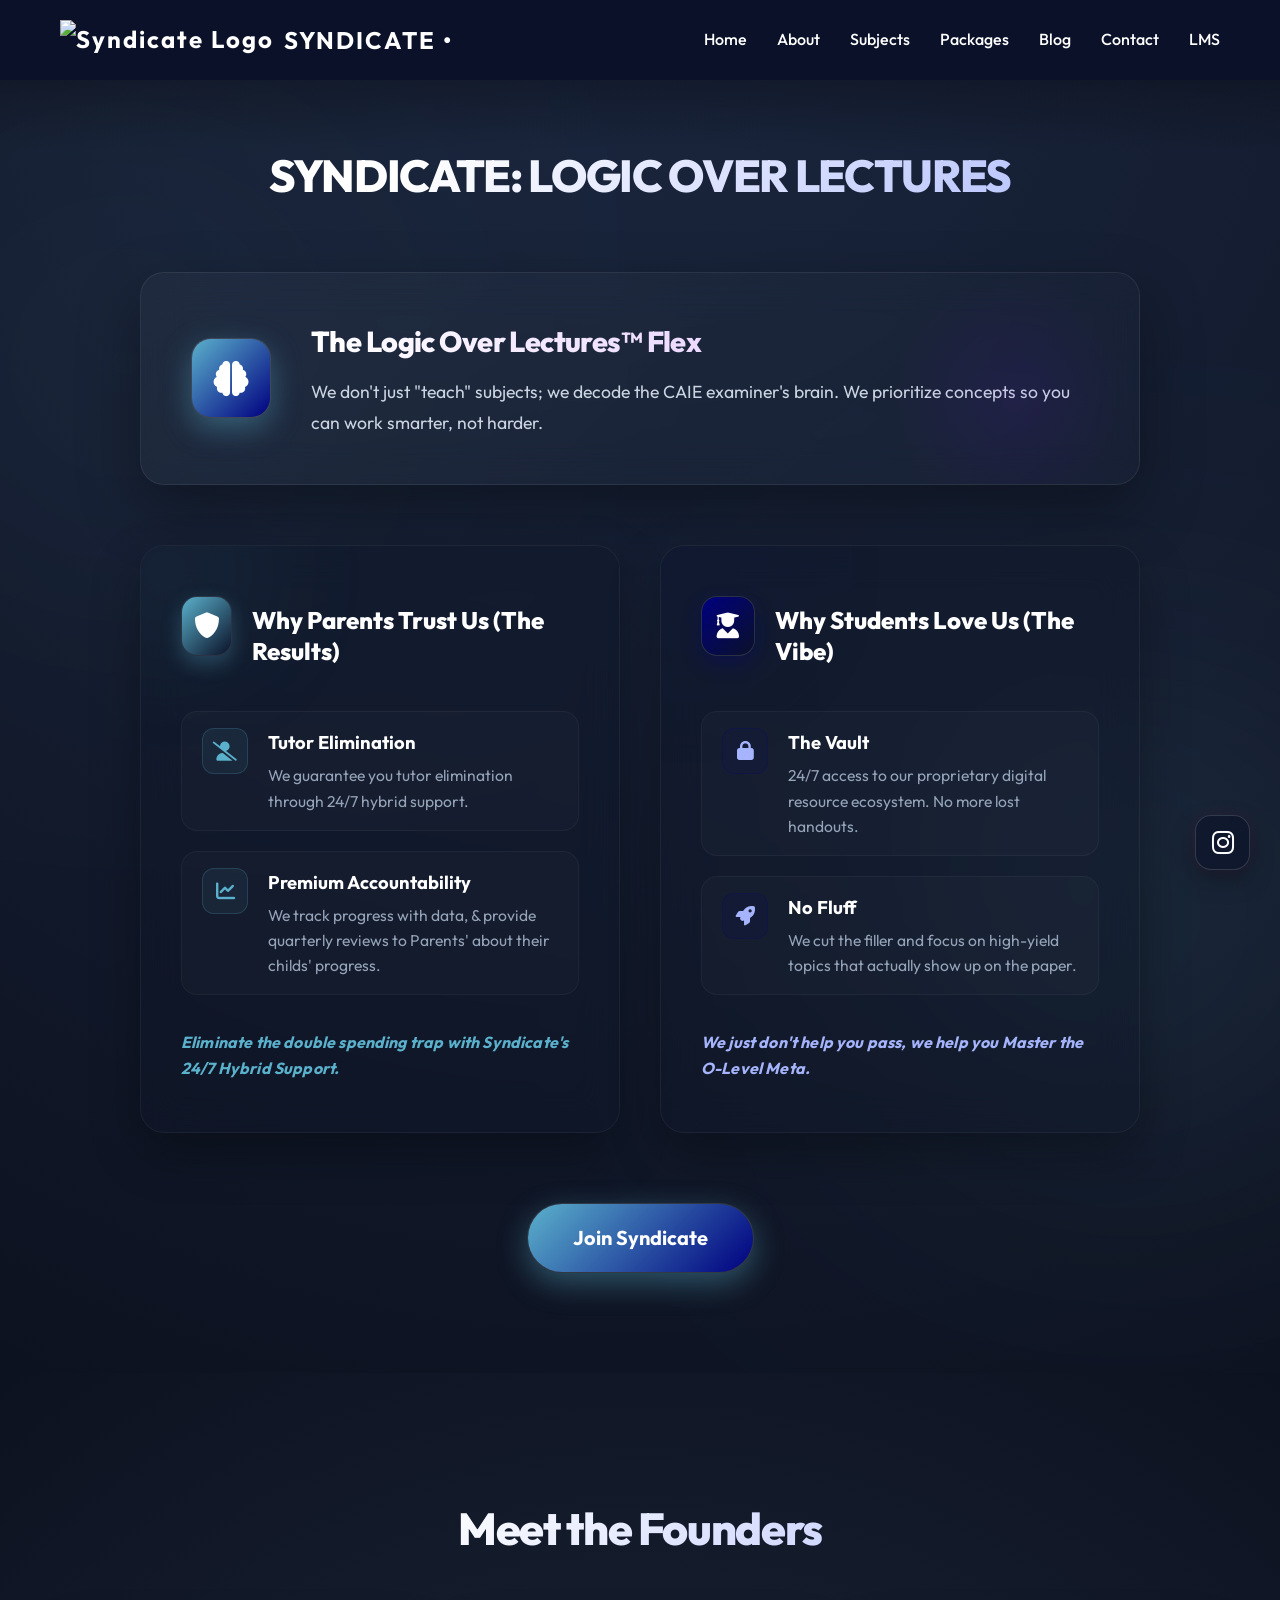
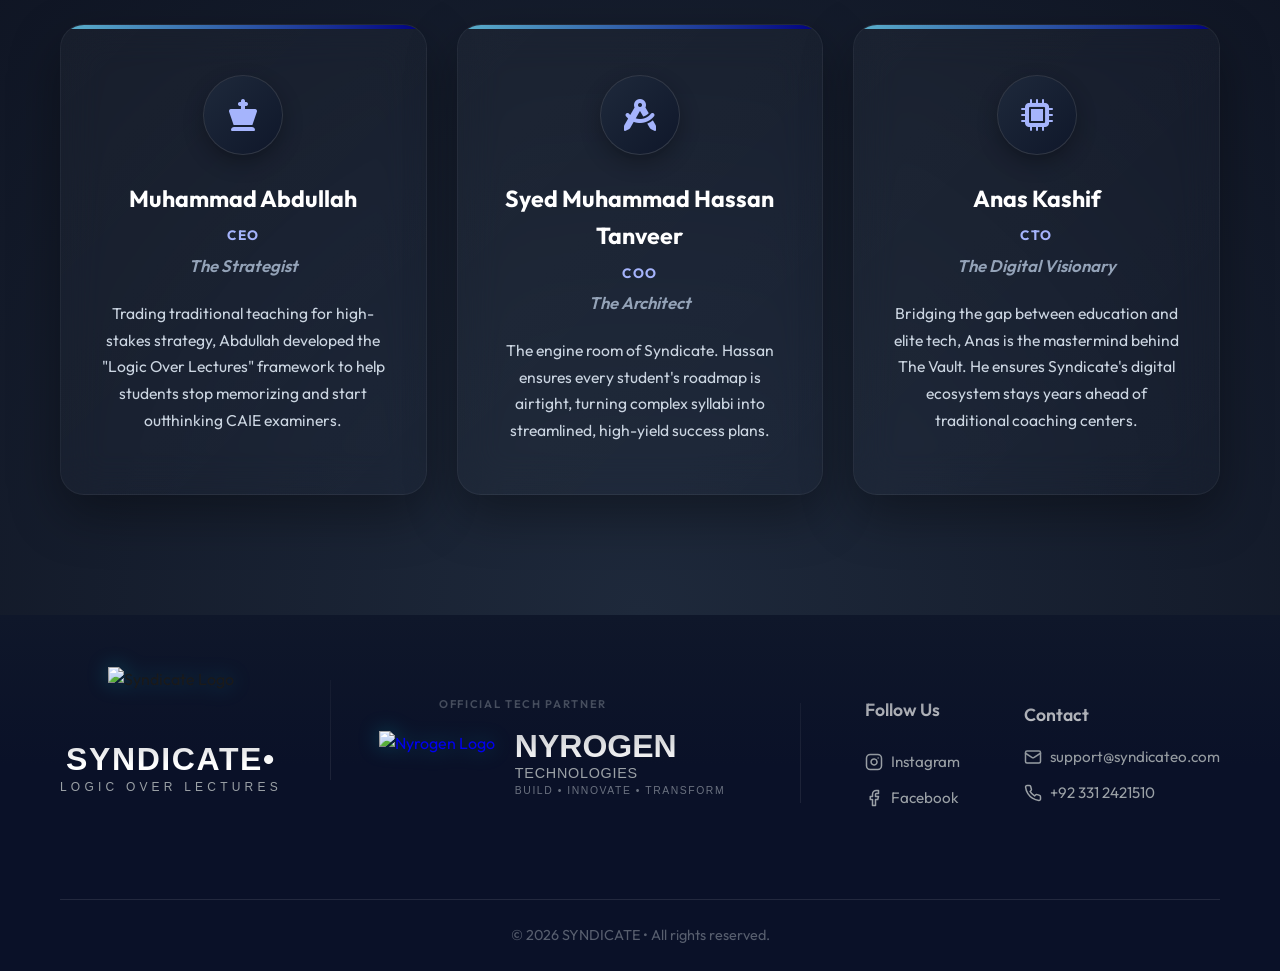
==== about.html @ dd958a8b "Add files via upload" ====
<!DOCTYPE html>
<html lang="en">

<head>
    <meta charset="UTF-8">
    <meta name="viewport" content="width=device-width, initial-scale=1.0">
    <title>About Syndicate | O-Level Coaching & Tutoring</title>

    <!-- Primary Meta Tags -->
    <meta name="description"
        content="Learn how Syndicate delivers CAIE O-Level tutoring in Karachi our teaching approach, tutors, and why 'Logic over Lectures' works.">

    <meta name="robots" content="index, follow">
    <meta name="googlebot" content="index, follow">
    <link rel="canonical" href="https://syndicateo.com/pages/about.html">

    <!-- Open Graph / Facebook -->
    <meta property="og:type" content="website">
    <meta property="og:url" content="https://syndicateo.com/pages/about.html">
    <meta property="og:title" content="About Syndicate | O-Level Coaching & Tutoring">
    <meta property="og:description"
        content="Learn how Syndicate delivers CAIE O-Level tutoring in Karachi our teaching approach, tutors, and why 'Logic over Lectures' works.">
    <meta property="og:image" content="https://syndicateo.com/assets/LOGO.png">
    <meta property="og:site_name" content="Syndicate">

    <!-- Twitter -->
    <meta name="twitter:card" content="summary_large_image">
    <meta name="twitter:url" content="https://syndicateo.com/pages/about.html">
    <meta name="twitter:title" content="About Syndicate | O-Level Coaching & Tutoring">
    <meta name="twitter:description"
        content="Learn how Syndicate delivers CAIE O-Level tutoring in Karachi our teaching approach, tutors, and why 'Logic over Lectures' works.">
    <meta name="twitter:image" content="https://syndicateo.com/assets/LOGO.png">

    <!-- Structured Data (JSON-LD) -->
    <script type="application/ld+json">
    {
      "@context": "https://schema.org",
      "@graph": [
        {
          "@type": "AboutPage",
          "@id": "https://syndicateo.com/pages/about.html/#webpage",
          "url": "https://syndicateo.com/pages/about.html",
          "name": "About Us | Syndicate • Logic Over Lectures",
          "description": "Meet the founders of Syndicate and discover our core approach of Logic Over Lectures and tutor elimination."
        },
        {
          "@type": "EducationalOrganization",
          "@id": "https://syndicateo.com/#organization",
          "name": "Syndicate •",
          "description": "O-Level Coaching & Tutoring",
          "url": "https://syndicateo.com/",
          "logo": "https://syndicateo.com/assets/LOGO.png",
          "email": "support@syndicateo.com",
          "sameAs": [
            "https://www.instagram.com/syndicate.khi",
            "https://web.facebook.com/people/Syndicate-/61588186680313/"
          ],
          "address": {
            "@type": "PostalAddress",
            "streetAddress": "Gulshan e Iqbal",
            "addressLocality": "Karachi",
            "addressCountry": "Pakistan"
          },
          "founder": [
            {
              "@type": "Person",
              "name": "Muhammad Abdullah",
              "jobTitle": "CEO"
            },
            {
              "@type": "Person",
              "name": "Syed Muhammad Hassan Tanveer",
              "jobTitle": "COO"
            },
            {
              "@type": "Person",
              "name": "Anas Kashif",
              "jobTitle": "CTO"
            }
          ]
        }
      ]
    }
    </script>

    <link rel="preconnect" href="https://fonts.googleapis.com">
    <link rel="preconnect" href="https://fonts.gstatic.com" crossorigin>
    <link href="https://fonts.googleapis.com/css2?family=Outfit:wght@300;400;500;600;700&display=swap" rel="stylesheet">
    <link rel="stylesheet" href="https://cdnjs.cloudflare.com/ajax/libs/font-awesome/6.0.0/css/all.min.css"
        integrity="sha512-9usAa10IRO0HhonpyAIVpjrylPvoDwiPUiKdWk5t3PyolY1cOd4DSE0Ga+ri4AuTroPR5aQvXU9xC6qOPnzFeg=="
        crossorigin="anonymous" referrerpolicy="no-referrer" />
    <link rel="stylesheet" href="../styles.css?v=2.9">
    <link rel="shortcut icon" href="../favicon.ico" type="image/x-icon">
</head>

<body>
    <header class="header">
        <div class="navbar-wrapper">
            <nav class="navbar">
                <div class="logo">
                    <img src="../assets/logo_without_bg_only_SO.png" alt="Syndicate Logo" class="logo-img">
                    <span>SYNDICATE •</span>
                </div>
                <ul class="nav-links">
                    <li><a href="../index.html">Home</a></li>
                    <li><a href="./about.html">About</a></li>
                    <li><a href="../index.html#core-subjects">Subjects</a></li>
                    <li><a href="./packages.html">Packages</a></li>
                    <li><a href="../blog/">Blog</a></li>
                    <li><a href="./contact.html">Contact</a></li>
                    <li><a href="https://lms.syndicateo.com">LMS</a></li>
                </ul>
                <div class="hamburger">
                    <span></span>
                    <span></span>
                    <span></span>
                </div>
            </nav>
        </div>
    </header>

    <section id="about" class="section about-page-section">
        <div class="glow-sphere sphere-1"></div>
        <div class="glow-sphere sphere-2"></div>
        <div class="container">
            <h1 class="section-title">SYNDICATE: LOGIC OVER LECTURES</h1>

            <div class="about-page-content">
                <!-- Main Feature: Logic over Lectures flex -->
                <div class="about-feature primary-showcase">
                    <div class="feature-icon-wrapper">
                        <div class="feature-icon"><i class="fas fa-brain"></i></div>
                    </div>
                    <div class="feature-content">
                        <h2>The Logic Over Lectures™ Flex</h2>
                        <p>We don't just "teach" subjects; we decode the CAIE examiner's brain. We prioritize
                            concepts so you can work smarter, not harder.
                        </p>
                    </div>
                </div>

                <!-- Split Cards: Parents vs Students -->
                <div class="about-split-grid">
                    <!-- Parent trust card (Gold accent) -->
                    <div class="about-card brand-card gold-theme">
                        <div class="card-glow"></div>
                        <div class="card-header">
                            <div class="card-icon"><i class="fas fa-shield-alt"></i></div>
                            <h2>Why Parents Trust Us (The Results)</h2>
                        </div>
                        <div class="vibe-list">
                            <div class="vibe-item">
                                <div class="vibe-icon"><i class="fas fa-user-slash"></i></div>
                                <div class="vibe-text">
                                    <h3>Tutor Elimination</h3>
                                    <p>We guarantee you tutor elimination through 24/7 hybrid support.</p>
                                </div>
                            </div>
                            <div class="vibe-item">
                                <div class="vibe-icon"><i class="fas fa-chart-line"></i></div>
                                <div class="vibe-text">
                                    <h3>Premium Accountability</h3>
                                    <p>We track progress with data, & provide quarterly reviews to Parents'
                                        about their childs' progress.
                                    </p>
                                </div>
                            </div>
                        </div>
                        <p class="feature-tagline">Eliminate the double spending trap with Syndicate's 24/7 Hybrid
                            Support.
                        </p>
                    </div>

                    <!-- Student vibe card (Purple/Cyan theme) -->
                    <div class="about-card brand-card purple-theme">
                        <div class="card-glow"></div>
                        <div class="card-header">
                            <div class="card-icon"><i class="fas fa-user-graduate"></i></div>
                            <h2>Why Students Love Us (The Vibe)</h2>
                        </div>
                        <div class="vibe-list">
                            <div class="vibe-item">
                                <div class="vibe-icon"><i class="fas fa-lock"></i></div>
                                <div class="vibe-text">
                                    <h3>The Vault</h3>
                                    <p>24/7 access to our proprietary digital resource ecosystem. No more lost
                                        handouts.</p>
                                </div>
                            </div>
                            <div class="vibe-item">
                                <div class="vibe-icon"><i class="fas fa-rocket"></i></div>
                                <div class="vibe-text">
                                    <h3>No Fluff</h3>
                                    <p>We cut the filler and focus on high-yield topics that actually show up on the
                                        paper.</p>
                                </div>
                            </div>
                        </div>
                        <p class="feature-tagline">We just don't help you pass, we help you Master the
                            O-Level Meta.
                        </p>
                    </div>
                </div>

                <!-- Call to action block -->
                <div class="about-cta-container">
                    <a href="./packages.html" class="cta-pulse-button">Join Syndicate</a>
                </div>
            </div>
        </div>
    </section>

    <section id="founders" class="section founders-section">
        <div class="container">
            <h2 class="section-title">Meet the Founders</h2>
            <div class="founders-grid">
                <div class="founder-card">
                    <div class="founder-icon"><i class="fas fa-chess-king"></i></div>
                    <h3>Muhammad Abdullah</h3>
                    <p class="founder-role">CEO</p>
                    <p class="founder-title">The Strategist</p>
                    <p class="founder-desc">Trading traditional teaching for high-stakes strategy, Abdullah developed
                        the "Logic Over Lectures" framework to help students stop memorizing and start outthinking CAIE
                        examiners.</p>
                </div>
                <div class="founder-card">
                    <div class="founder-icon"><i class="fas fa-drafting-compass"></i></div>
                    <h3>Syed Muhammad Hassan Tanveer</h3>
                    <p class="founder-role">COO</p>
                    <p class="founder-title">The Architect</p>
                    <p class="founder-desc">The engine room of Syndicate. Hassan ensures every student's roadmap is
                        airtight, turning complex syllabi into streamlined, high-yield success plans.</p>
                </div>
                <div class="founder-card">
                    <div class="founder-icon"><i class="fas fa-microchip"></i></div>
                    <h3>Anas Kashif</h3>
                    <p class="founder-role">CTO</p>
                    <p class="founder-title">The Digital Visionary</p>
                    <p class="founder-desc">Bridging the gap between education and elite tech, Anas is the mastermind
                        behind The Vault. He ensures Syndicate's digital ecosystem stays years ahead of traditional
                        coaching centers.</p>
                </div>
            </div>
        </div>
    </section>

    <footer class="lms-footer" style="background: var(--color-brand-navy); width: 100%; margin-top: auto;">
      <div class="container" style="max-width: 1200px; margin: 0 auto; padding: 0 20px;">
        <div class="footer-content" style="display: flex; flex-wrap: wrap; justify-content: space-between; gap: 40px; padding: 48px 0; border-top: 1px solid rgba(255, 255, 255, 0.08);">
          
          <div class="footer-logo" style="flex: 1 1 auto; display: flex; align-items: center; gap: 48px; flex-wrap: wrap;">
            
            <!-- Syndicate Logo Block -->
            <div class="syndicate-block" style="display: flex; flex-direction: column; gap: 12px; align-items: center; width: fit-content;">
              <img src="../assets/syndicate-logo.png" alt="Syndicate Logo" style="height: 64px; width: auto; filter: drop-shadow(0 0 10px rgba(0, 229, 255, 0.25));" />
              <div style="display: flex; flex-direction: column; gap: 6px; align-items: center;">
                <span style="font-family: 'Montserrat', sans-serif; font-weight: 800; font-size: 2rem; color: #ffffff; text-transform: uppercase; line-height: 1; letter-spacing: 0.05em; text-align: center;">
                  SYNDICATE•
                </span>
                <span style="font-family: 'Montserrat', sans-serif; font-weight: 300; font-size: 0.75rem; color: #9ba1a6; text-transform: uppercase; letter-spacing: 0.35em; line-height: 1; text-align: center;">
                  LOGIC OVER LECTURES
                </span>
              </div>
            </div>

            <!-- Vertical Separator -->
            <div class="desktop-only" style="width: 1px; height: 100px; background: rgba(255, 255, 255, 0.08); display: block;"></div>

            <!-- Nyrogen Logo Block -->
            <div class="nyrogen-block" style="display: flex; flex-direction: column; align-items: flex-start; margin-top: 32px;">
              <span style="font-size: 0.7rem; color: #6b7280; text-transform: uppercase; letter-spacing: 0.15em; font-weight: 600; margin-left: 60px; margin-bottom: 16px;">
                Official Tech Partner
              </span>
              <a href="https://www.nyrogentechnologies.com" target="_blank" rel="noopener noreferrer" style="display: flex; align-items: center; gap: 20px; text-decoration: none;">
                <img src="../assets/nyrogen-logo.png" alt="Nyrogen Logo" style="height: 64px; width: auto; filter: drop-shadow(0 0 10px rgba(0, 229, 255, 0.25));" />
                <div style="display: flex; flex-direction: column; gap: 4px;">
                  <span style="font-family: 'Montserrat', sans-serif; font-weight: 800; font-size: 2rem; color: #ffffff; text-transform: uppercase; line-height: 1;">
                    NYROGEN
                  </span>
                  <span style="font-family: 'Montserrat', sans-serif; font-weight: 400; font-size: 0.9rem; color: #9ba1a6; text-transform: uppercase; line-height: 1; letter-spacing: 0.05em;">
                    TECHNOLOGIES
                  </span>
                  <span style="font-family: 'Montserrat', sans-serif; font-weight: 300; font-size: 0.65rem; color: #6b7280; text-transform: uppercase; line-height: 1; letter-spacing: 0.15em; margin-top: 2px;">
                    Build • Innovate • Transform
                  </span>
                </div>
              </a>
            </div>

          </div>

          <div class="footer-info" style="display: flex; gap: 64px; flex-wrap: wrap; margin-top: 32px; align-items: center;">
            
            <!-- Vertical Separator -->
            <div class="desktop-only" style="width: 1px; height: 100px; background: rgba(255, 255, 255, 0.08); display: block;"></div>

            <div class="footer-socials">
              <h4 style="font-size: 1.1rem; margin-bottom: 16px; color: #ffffff;">Follow Us</h4>
              <div style="display: flex; flex-direction: column; gap: 12px;">
                <a href="https://www.instagram.com/syndicate.khi" target="_blank" rel="noopener noreferrer" style="color: #9ba1a6; text-decoration: none; display: flex; align-items: center; gap: 8px; font-size: 0.95rem;">
                  <svg xmlns="http://www.w3.org/2000/svg" width="18" height="18" viewBox="0 0 24 24" fill="none" stroke="currentColor" stroke-width="2" stroke-linecap="round" stroke-linejoin="round"><rect width="20" height="20" x="2" y="2" rx="5" ry="5"/><path d="M16 11.37A4 4 0 1 1 12.63 8 4 4 0 0 1 16 11.37z"/><line x1="17.5" x2="17.51" y1="6.5" y2="6.5"/></svg>
                  Instagram
                </a>
                <a href="https://web.facebook.com/people/Syndicate-/61588186680313/" target="_blank" rel="noopener noreferrer" style="color: #9ba1a6; text-decoration: none; display: flex; align-items: center; gap: 8px; font-size: 0.95rem;">
                  <svg xmlns="http://www.w3.org/2000/svg" width="18" height="18" viewBox="0 0 24 24" fill="none" stroke="currentColor" stroke-width="2" stroke-linecap="round" stroke-linejoin="round"><path d="M18 2h-3a5 5 0 0 0-5 5v3H7v4h3v8h4v-8h3l1-4h-4V7a1 1 0 0 1 1-1h3z"/></svg>
                  Facebook
                </a>
              </div>
            </div>

            <div class="footer-emails" style="display: flex; flex-direction: column; gap: 12px;">
              <h4 style="font-size: 1.1rem; margin-bottom: 4px; color: #ffffff;">Contact</h4>
              <a href="mailto:support@syndicateo.com" style="color: #9ba1a6; text-decoration: none; display: flex; align-items: center; gap: 8px; font-size: 0.95rem;">
                <svg xmlns="http://www.w3.org/2000/svg" width="18" height="18" viewBox="0 0 24 24" fill="none" stroke="currentColor" stroke-width="2" stroke-linecap="round" stroke-linejoin="round"><rect width="20" height="16" x="2" y="4" rx="2"/><path d="m22 7-8.97 5.7a1.94 1.94 0 0 1-2.06 0L2 7"/></svg>
                support@syndicateo.com
              </a>
              <a href="https://wa.me/923312421510" target="_blank" rel="noopener noreferrer" style="color: #9ba1a6; text-decoration: none; display: flex; align-items: center; gap: 8px; font-size: 0.95rem;">
                <svg xmlns="http://www.w3.org/2000/svg" width="18" height="18" viewBox="0 0 24 24" fill="none" stroke="currentColor" stroke-width="2" stroke-linecap="round" stroke-linejoin="round"><path d="M22 16.92v3a2 2 0 0 1-2.18 2 19.79 19.79 0 0 1-8.63-3.07 19.5 19.5 0 0 1-6-6 19.79 19.79 0 0 1-3.07-8.67A2 2 0 0 1 4.11 2h3a2 2 0 0 1 2 1.72 12.84 12.84 0 0 0 .7 2.81 2 2 0 0 1-.45 2.11L8.09 9.91a16 16 0 0 0 6 6l1.27-1.27a2 2 0 0 1 2.11-.45 12.84 12.84 0 0 0 2.81.7A2 2 0 0 1 22 16.92z"/></svg>
                +92 331 2421510
              </a>
            </div>
          </div>

        </div>

        <div class="footer-bottom" style="padding: 24px 0; text-align: center; color: #6b7280; font-size: 0.85rem;">
          <p style="margin: 0;">
            &copy; <span id="current-year"></span> SYNDICATE • All rights reserved.
          </p>
        </div>
      </div>
    </footer>

    <a href="https://www.instagram.com/syndicate.khi" target="_blank" class="instagram-btn">
        <i class="fab fa-instagram"></i>
    </a>

    <script src="../script.js?v=2.1"></script>
</body>

</html>
---- styles.css ----
:root {
    --color-slate-grey: #708090;
    --color-navy-blue: #000080;
    --color-brand-navy: #0a1128;
    --color-matte-black: #1a1a1a;
    /* Adjusted for matte look */
    --color-gold: #5bb1cc;
    --color-silver: #C0C0C0;
    --color-white: #ffffff;
    --color-light-grey: #f4f4f4;
    --font-primary: 'Outfit', sans-serif;
}

* {
    margin: 0;
    padding: 0;
    box-sizing: border-box;
}

body {
    font-family: var(--font-primary);
    line-height: 1.6;
    background-color: var(--color-light-grey);
    color: var(--color-matte-black);
}

.container {
    max-width: 1200px;
    margin: 0 auto;
    padding: 0 20px;
}

.relative-container {
    position: relative;
}

.section {
    padding: 80px 0;
}

.section-title {
    text-align: center;
    font-size: 2.5rem;
    margin-bottom: 40px;
    font-weight: 700;
    color: var(--color-matte-black);
}

/* Header & Nav */
.header {
    background-color: var(--color-brand-navy);
    color: var(--color-white);
}

.navbar {
    display: flex;
    justify-content: space-between;
    align-items: center;
    padding: 20px;
    max-width: 1200px;
    margin: 0 auto;
}

.navbar-wrapper {
    position: fixed;
    top: 0;
    left: 0;
    width: 100%;
    background-color: var(--color-brand-navy);
    z-index: 1000;
}

.navbar-wrapper .navbar {
    position: relative;
}

.logo {
    display: flex;
    align-items: center;
    gap: 10px;
    font-size: 1.5rem;
    font-weight: 700;
    letter-spacing: 2px;
}

.logo-img {
    height: 40px;
    width: auto;
}

.nav-links {
    list-style: none;
    display: flex;
    gap: 30px;
}

.nav-links a {
    text-decoration: none;
    color: var(--color-white);
    font-weight: 500;
    transition: color 0.3s;
}

.nav-links a:hover {
    color: var(--color-gold);
}

.hamburger {
    display: none;
    flex-direction: column;
    cursor: pointer;
    gap: 5px;
}

.hamburger span {
    width: 25px;
    height: 3px;
    background-color: var(--color-white);
}

/* Hero Section */
.hero {
    min-height: 100vh;
    padding: 100px 20px 40px;
    display: flex;
    justify-content: center;
    align-items: center;
    text-align: center;
    background: radial-gradient(circle at 50% 0%, #1a263e 0%, #0b0f1a 100%);
    position: relative;
    overflow: hidden;
    border-top: 1px solid #00e5ff;
    color: #f5f7fa;
}

.hero-grid-overlay {
    position: absolute;
    top: -32px;
    left: -32px;
    width: calc(100% + 64px);
    height: calc(100% + 64px);
    background-size: 32px 32px;
    background-image: 
        linear-gradient(to right, #2a3650 1px, transparent 1px),
        linear-gradient(to bottom, #2a3650 1px, transparent 1px);
    opacity: 0.4;
    -webkit-mask-image: linear-gradient(to bottom, black 70%, transparent 100%);
    mask-image: linear-gradient(to bottom, black 70%, transparent 100%);
    animation: gridDrift 20s linear infinite;
    z-index: 0;
    pointer-events: none;
}

@keyframes gridDrift {
    0% { transform: translate(0, 0); }
    100% { transform: translate(32px, 32px); }
}

.hero-content {
    max-width: 900px;
    position: relative;
    z-index: 1;
    display: flex;
    flex-direction: column;
    align-items: center;
    width: 100%;
}

.hero-badge {
    display: inline-flex;
    align-items: center;
    gap: 10px;
    padding: 8px 18px;
    border: 1px solid rgba(0, 229, 255, 0.5);
    border-radius: 9999px;
    color: #00e5ff;
    font-size: clamp(0.85rem, 2vw, 1rem);
    font-weight: 500;
    margin-bottom: 24px;
    box-shadow: 0 0 10px rgba(0, 229, 255, 0.1);
}

.hero-badge-dot {
    width: 8px;
    height: 8px;
    background-color: #00e5ff;
    border-radius: 50%;
    box-shadow: 0 0 6px #00e5ff;
}

.hero-content h1 {
    font-size: clamp(3rem, 8vw, 84px);
    font-weight: 700;
    color: #f5f7fa;
    line-height: 1.1;
    margin-bottom: 8px;
    letter-spacing: -0.5px;
}

.hero-tagline {
    font-size: clamp(1.4rem, 4vw, 32px);
    font-weight: 500;
    color: #b0bbd1;
    margin-bottom: 32px;
    letter-spacing: -0.2px;
}

.hero-subhead {
    font-size: clamp(1rem, 2vw, 1.25rem);
    color: #8b96ab;
    line-height: 1.6;
    margin-bottom: 40px;
    max-width: 700px;
}

.hero-buttons {
    display: flex;
    gap: 16px;
    margin-bottom: 48px;
    flex-wrap: wrap;
    justify-content: center;
}

.hero-btn-primary {
    display: inline-flex;
    align-items: center;
    justify-content: center;
    padding: 12px 24px;
    background-color: #f5f7fa;
    color: #0b0f1a;
    font-weight: 600;
    text-decoration: none;
    border-radius: 6px;
    transition: transform 0.2s;
}

.hero-btn-primary:hover {
    transform: translateY(-2px);
}

.hero-btn-secondary {
    display: inline-flex;
    align-items: center;
    justify-content: center;
    padding: 12px 24px;
    background-color: transparent;
    color: #e2e8f0;
    font-weight: 500;
    text-decoration: none;
    border-radius: 6px;
    border: 1px solid rgba(0, 229, 255, 0.4);
    transition: all 0.3s ease;
}

.hero-btn-secondary:hover {
    border-color: #00e5ff;
    box-shadow: 0 0 15px rgba(0, 229, 255, 0.2);
    color: #ffffff;
}

.hero-divider {
    width: 100%;
    height: 1px;
    background-color: #1a2233;
    border: none;
    margin-bottom: 32px;
}

.hero-stats {
    display: flex;
    gap: 48px;
    justify-content: center;
    flex-wrap: wrap;
}

.hero-stat-item {
    display: flex;
    flex-direction: column;
    align-items: center;
    gap: 4px;
}

.hero-stat-value {
    font-size: 1.5rem;
    font-weight: 700;
    color: #f5f7fa;
}

.hero-stat-label {
    font-size: 0.85rem;
    color: #8b96ab;
    text-transform: uppercase;
    letter-spacing: 0.5px;
}

/* Animations */
.hero-badge, .hero-content h1, .hero-subhead, .hero-buttons, .hero-divider, .hero-stats {
    opacity: 0;
    transform: translateY(20px);
    animation: fadeSlideUp 0.6s cubic-bezier(0.16, 1, 0.3, 1) forwards;
}

.hero-badge { animation-delay: 0.1s; }
.hero-content h1 { animation-delay: 0.2s; }
.hero-subhead { animation-delay: 0.3s; }
.hero-buttons { animation-delay: 0.4s; }
.hero-divider { animation-delay: 0.5s; }
.hero-stats { animation-delay: 0.6s; }

@keyframes fadeSlideUp {
    to { opacity: 1; transform: translateY(0); }
}

.cta-button {
    display: inline-block;
    padding: 12px 30px;
    background-color: var(--color-gold);
    color: var(--color-matte-black);
    text-decoration: none;
    font-weight: 600;
    border-radius: 5px;
    transition: all 0.3s, background-color 0.3s;
    background-clip: padding-box;
    transform: translateZ(0);
    -webkit-transform: translateZ(0);
}

.cta-button:hover {
    transform: translateY(-3px);
    background-color: #1a67df;
    color: white;
}

/* About Page CTA Buttons Custom Color */
.about-cta .cta-button {
    background: linear-gradient(135deg, var(--color-gold) 0%, var(--color-navy-blue) 100%);
    color: var(--color-white);
}

.about-cta .cta-button:hover {
    background: linear-gradient(135deg, #7cd0ea 0%, #0000a0 100%);
    box-shadow: 0 0 20px rgba(91, 177, 204, 0.5);
    color: var(--color-white);
}

/* About Section */
.about-section {
    background-color: var(--color-white);
}

.about-content {
    text-align: center;
    max-width: 800px;
    margin: 0 auto;
}

.about-content p {
    margin-bottom: 15px;
    font-size: 1.1rem;
}

/* Subjects Section */
.subjects-section {
    background: linear-gradient(135deg, #141E30 0%, #0F172A 100%);
    padding: 100px 0;
}

.subjects-section .section-title {
    color: var(--color-white);
    margin-bottom: 60px;
}

.subjects-grid {
    display: grid;
    grid-template-columns: repeat(auto-fit, minmax(280px, 1fr));
    gap: 30px;
}

.subject-card {
    background: linear-gradient(145deg, #ffffff 0%, #f8f8f8 100%);
    padding: 40px 30px;
    text-align: center;
    border-radius: 20px;
    box-shadow: 0 10px 30px rgba(0, 0, 0, 0.3);
    transition: transform 0.4s ease, box-shadow 0.4s ease;
    position: relative;
    overflow: hidden;
}

.subject-card::before {
    content: '';
    position: absolute;
    top: 0;
    left: 0;
    width: 100%;
    height: 4px;
    background: linear-gradient(90deg, var(--color-gold), var(--color-navy-blue));
}

.subject-card:hover {
    transform: translateY(-10px) scale(1.02);
    box-shadow: 0 20px 40px rgba(0, 0, 0, 0.4);
}

.subject-icon {
    width: 80px;
    height: 80px;
    margin: 0 auto 20px;
    background: linear-gradient(135deg, var(--color-navy-blue) 0%, #000060 100%);
    border-radius: 50%;
    display: flex;
    align-items: center;
    justify-content: center;
    font-size: 2rem;
    color: var(--color-white);
    box-shadow: 0 8px 20px rgba(0, 0, 128, 0.3);
    transition: transform 0.3s ease, box-shadow 0.3s ease;
}

.subject-card:hover .subject-icon {
    transform: scale(1.1) rotate(5deg);
    box-shadow: 0 12px 25px rgba(0, 0, 128, 0.4);
    background: linear-gradient(135deg, var(--color-gold) 0%, #2778f1 100%);
}

.subject-card h3 {
    font-size: 1.4rem;
    font-weight: 700;
    color: var(--color-matte-black);
    margin-bottom: 10px;
    transition: color 0.3s ease;
}

.subject-card:hover h3 {
    color: var(--color-navy-blue);
}

.subject-card p {
    font-size: 0.95rem;
    color: var(--color-slate-grey);
    line-height: 1.5;
}

.subject-code {
    font-size: 0.9rem;
    font-weight: 600;
    color: var(--color-navy-blue);
    margin-top: 8px;
    padding: 5px 12px;
    background-color: rgba(0, 0, 128, 0.1);
    border-radius: 20px;
    display: inline-block;
}

/* Early Bird Registration Section */
.early-bird-section {
    background: linear-gradient(135deg, #141E30 0%, #0F172A 100%);
    padding: 100px 0;
    overflow: hidden;
}

.early-bird-section .section-title {
    color: var(--color-white);
    margin-bottom: 50px;
}

.early-bird-card {
    max-width: 700px;
    margin: 0 auto;
    background: radial-gradient(circle at 50% 0%, #1e2740 0%, #141a2c 100%);
    padding: 50px 40px;
    border-radius: 25px;
    text-align: center;
    box-shadow: inset 0 0 0 1px rgba(0, 229, 255, 0.15), inset 0 1px 0 rgba(0, 229, 255, 0.4), 0 20px 50px rgba(0, 0, 0, 0.4);
    position: relative;
    overflow: hidden;
    transition: transform 0.25s ease, box-shadow 0.25s ease;
}

.early-bird-card:hover {
    transform: translateY(-4px);
    box-shadow: inset 0 0 0 1px rgba(0, 229, 255, 0.25), inset 0 1px 0 rgba(0, 229, 255, 0.6), 0 25px 60px rgba(0, 0, 0, 0.5);
}

.early-bird-card::before {
    display: none;
}

.early-bird-icon {
    width: 90px;
    height: 90px;
    margin: 0 auto 25px;
    background: rgba(255, 255, 255, 0.05);
    border: 1px solid rgba(255, 255, 255, 0.2);
    border-radius: 50%;
    display: flex;
    align-items: center;
    justify-content: center;
    font-size: 2.5rem;
    color: #f5f7fa;
    box-shadow: 0 15px 30px rgba(0, 0, 0, 0.6), 0 0 15px rgba(255, 255, 255, 0.1);
    background-clip: padding-box;
    transform: translateY(-5px);
    transition: transform 0.3s cubic-bezier(0.175, 0.885, 0.32, 1.275);
    animation: float-icon 4s ease-in-out infinite;
}

@keyframes float-icon {
    0% { 
        transform: translateY(-5px); 
        box-shadow: 0 15px 30px rgba(0, 0, 0, 0.6), 0 0 15px rgba(255, 255, 255, 0.1); 
    }
    50% { 
        transform: translateY(-15px); 
        box-shadow: 0 25px 40px rgba(0, 0, 0, 0.8), 0 0 25px rgba(255, 255, 255, 0.25); 
    }
    100% { 
        transform: translateY(-5px); 
        box-shadow: 0 15px 30px rgba(0, 0, 0, 0.6), 0 0 15px rgba(255, 255, 255, 0.1); 
    }
}

.early-bird-card h3 {
    font-size: 1.8rem;
    font-weight: 700;
    color: #f5f7fa;
    margin-bottom: 20px;
}

.early-bird-desc {
    font-size: 1.1rem;
    color: #8b96ab;
    line-height: 1.8;
    margin-bottom: 30px;
}

.early-bird-features {
    list-style: none;
    text-align: left;
    max-width: 350px;
    margin: 0 auto 30px;
}

.early-bird-features li {
    font-size: 1.05rem;
    color: #8b96ab;
    padding: 10px 0;
    display: flex;
    align-items: center;
    gap: 12px;
}

.early-bird-features li i {
    color: #00e5ff;
    font-size: 1.1rem;
    text-shadow: 0 0 8px rgba(0, 229, 255, 0.4);
}

.early-bird-price {
    font-size: 2.2rem;
    font-weight: 700;
    color: #f5f7fa;
    margin-bottom: 25px;
}

.early-bird-price span {
    font-size: 1rem;
    font-weight: 400;
    color: #8b96ab;
}

.early-bird-card .cta-button {
    background: #00e5ff;
    color: #0b0f1a;
    padding: 15px 40px;
    font-size: 1.1rem;
    font-weight: 600;
    border-radius: 6px !important;
    border: none !important;
    box-shadow: 0 12px 24px rgba(0, 0, 0, 0.5), 0 0 15px rgba(0, 229, 255, 0.2);
    transform: translateY(-2px);
    transition: transform 0.2s cubic-bezier(0.175, 0.885, 0.32, 1.275), box-shadow 0.2s;
    display: inline-flex;
    justify-content: center;
    align-items: center;
    margin: 0 auto;
}

.early-bird-card .cta-button:hover {
    transform: translateY(-6px);
    background: #33ebff;
    box-shadow: 0 18px 36px rgba(0, 0, 0, 0.6), 0 0 20px rgba(0, 229, 255, 0.3);
}

@media (max-width: 768px) {
    .early-bird-card {
        padding: 40px 25px;
    }

    .early-bird-card h3 {
        font-size: 1.5rem;
    }

    .early-bird-price {
        font-size: 1.8rem;
    }
}

/* Responsive */
@media (max-width: 768px) {
    .nav-links {
        display: none;
        flex-direction: column;
        position: absolute;
        top: 70px;
        left: 0;
        width: 100%;
        background-color: var(--color-brand-navy);
        text-align: center;
        padding: 20px 0;
        gap: 0;
    }

    .nav-links.mobile-active {
        display: flex;
    }

    .nav-links li {
        padding: 15px 0;
    }

    .hamburger {
        display: flex;
    }

    .hero-content h1 {
        font-size: 3.2rem;
    }

    .hero-content h2 {
        font-size: 1.6rem;
    }
}

/* Pricing Section */
.pricing-section {
    background: radial-gradient(circle at 50% 0%, #1a263e 0%, #0d1220 100%);
    position: relative;
    overflow: hidden;
}

.pricing-section .section-title {
    color: var(--color-white);
}

.pricing-grid {
    display: grid;
    grid-template-columns: repeat(4, 1fr);
    gap: 30px;
}

.pricing-grid .monopoly {
    grid-column: 2 / 4;
    max-width: 350px;
    margin: 0 auto;
    width: 100%;
}

@media (max-width: 1024px) {
    .pricing-grid {
        grid-template-columns: repeat(2, 1fr);
    }

    .pricing-grid .monopoly {
        grid-column: 1 / -1;
        max-width: 350px;
    }
}

@media (max-width: 600px) {
    .pricing-grid {
        grid-template-columns: 1fr;
    }

    .pricing-grid .monopoly {
        grid-column: 1;
        max-width: 100%;
    }
}

.pricing-card {
    padding: 40px 20px;
    border-radius: 15px;
    text-align: center;
    transition: transform 0.3s, box-shadow 0.3s;
    position: relative;
    overflow: hidden;
    display: flex;
    flex-direction: column;
    justify-content: space-between;
}

.pricing-card:hover {
    transform: translateY(-10px);
    box-shadow: 0 15px 30px rgba(0, 0, 0, 0.2);
}

.card-icon {
    font-size: 3rem;
    margin-bottom: 20px;
}

.pricing-card h3 {
    font-size: 1.5rem;
    margin-bottom: 10px;
    text-transform: uppercase;
    letter-spacing: 1px;
}

.pricing-card .tagline {
    font-style: italic;
    margin-bottom: 20px;
    font-size: 0.9rem;
    opacity: 0.8;
}

.pricing-card .price {
    font-size: 2rem;
    font-weight: 700;
    margin-bottom: 10px;
}

.pricing-card .details {
    margin-bottom: 30px;
    font-weight: 500;
}

.select-btn {
    display: inline-block;
    padding: 10px 25px;
    border-radius: 5px;
    text-decoration: none;
    font-weight: 600;
    margin-top: auto;
    transition: background-color 0.3s;
}

/* Specific Card Designs */
/* THE SOLO */
.solo {
    background-color: #5a5d52;
    color: var(--color-white);
    border: 2px solid var(--color-slate-grey);
}

.solo h3,
.solo .price {
    color: var(--color-white);
}

.solo .select-btn {
    background-color: var(--color-white);
    color: #5a5d52;
    font-weight: 600;
}

.solo .select-btn:hover {
    background-color: #f0f0f0;
}

/* THE ASSOCIATE */
.associate {
    background-color: #4c5e70;
    color: var(--color-white);
    border: 2px solid var(--color-silver);
}

.associate .select-btn {
    background-color: var(--color-white);
    color: #4c5e70;
}

.associate .select-btn:hover {
    background-color: #e0e0e0;
}

/* THE TRINITY */
.trinity {
    background-color: #243547;
    color: var(--color-white);
    border: 2px solid var(--color-gold);
    box-shadow: 0 0 15px rgba(91, 177, 204, 0.2);
}

.trinity .select-btn {
    background-color: var(--color-white);
    color: #243547;
}

.trinity .select-btn:hover {
    background-color: #e0e0e0;
}

/* THE EXECUTIVE */
.executive {
    background-color: #1c2430;
    color: var(--color-white);
    border: 1px solid var(--color-silver);
}

.executive .select-btn {
    background-color: var(--color-white);
    color: #1c2430;
}

.executive .select-btn:hover {
    background-color: #e0e0e0;
}

/* THE MONOPOLY */
.monopoly {
    background-color: var(--color-brand-navy);
    color: var(--color-white);
    border: 2px solid var(--color-white);
    box-shadow: 0 0 15px rgba(255, 255, 255, 0.2);
}

.monopoly .select-btn {
    background-color: var(--color-white);
    color: var(--color-brand-navy);
}

.monopoly .select-btn:hover {
    background-color: #e0e0e0;
}

/* Contact Section */
.contact-section {
    background: radial-gradient(circle at 50% 0%, #1a263e 0%, #0d1220 100%);
    position: relative;
    overflow: hidden;
}

.contact-section .section-title {
    color: var(--color-white);
}

.contact-form-wrapper {
    max-width: 600px;
    margin: 0 auto;
    background: rgba(255, 255, 255, 0.02);
    border: 1px solid rgba(255, 255, 255, 0.08);
    backdrop-filter: blur(16px);
    -webkit-backdrop-filter: blur(16px);
    padding: 50px 40px;
    border-radius: 24px;
    box-shadow: 0 20px 50px rgba(0, 0, 0, 0.4);
}

.contact-form .form-group {
    margin-bottom: 20px;
}

.contact-form input,
.contact-form textarea {
    width: 100%;
    padding: 16px 20px;
    border: 1px solid rgba(255, 255, 255, 0.15);
    border-radius: 12px;
    background: rgba(255, 255, 255, 0.05);
    color: var(--color-white);
    font-family: var(--font-primary);
    font-size: 1rem;
    transition: all 0.3s ease;
}

.contact-form input::placeholder,
.contact-form textarea::placeholder {
    color: var(--color-silver);
    opacity: 0.6;
}

.contact-form input:focus,
.contact-form textarea:focus {
    outline: none;
    border-color: var(--color-gold);
    background: rgba(255, 255, 255, 0.1);
    box-shadow: 0 0 10px rgba(91, 177, 204, 0.2);
}

.submit-btn {
    display: inline-block;
    width: 100%;
    padding: 16px;
    background: linear-gradient(135deg, var(--color-gold) 0%, var(--color-navy-blue) 100%);
    color: var(--color-white);
    border: none;
    border-radius: 12px;
    font-size: 1.1rem;
    font-weight: 600;
    cursor: pointer;
    transition: all 0.3s ease;
}

.submit-btn:hover {
    transform: translateY(-2px);
    box-shadow: 0 10px 25px rgba(0, 0, 128, 0.4);
}

.submit-btn:disabled {
    opacity: 0.7;
    cursor: not-allowed;
}

.form-result {
    margin-top: 20px;
    text-align: center;
}

.success-message {
    color: #28a745;
    font-weight: 500;
    padding: 15px;
    background-color: rgba(40, 167, 69, 0.1);
    border-radius: 5px;
}

.error-message {
    color: #dc3545;
    font-weight: 500;
    padding: 15px;
    background-color: rgba(220, 53, 69, 0.1);
    border-radius: 5px;
}

/* Footer style update */
.footer {
    background-color: var(--color-brand-navy);
    color: var(--color-white);
    padding: 50px 0 20px;
}

.footer-content {
    display: flex;
    justify-content: space-between;
    align-items: flex-start;
    flex-wrap: wrap;
    gap: 40px;
    margin-bottom: 40px;
}

.footer-logo {
    display: flex;
    align-items: center;
    gap: 20px;
}

.footer-logo img {
    height: 85px;
}

.footer-info {
    display: flex;
    gap: 60px;
    flex-wrap: wrap;
}

.footer-socials,
.footer-emails {
    display: flex;
    flex-direction: column;
    gap: 10px;
}

.footer-socials h4,
.footer-emails h4 {
    font-size: 1.1rem;
    font-weight: 600;
    color: var(--color-white);
    margin-bottom: 10px;
}

.footer-business-text {
    color: var(--color-white);
    opacity: 0.8;
    font-size: 0.95rem;
    line-height: 1.6;
    max-width: 250px;
    margin: 0;
}

.footer-socials a,
.footer-emails a {
    color: var(--color-white);
    text-decoration: none;
    display: flex;
    align-items: center;
    gap: 10px;
    transition: color 0.3s ease;
}

.footer-socials a:hover,
.footer-emails a:hover {
    color: var(--color-gold);
}

.footer-bottom {
    border-top: 1px solid rgba(255, 255, 255, 0.1);
    padding-top: 20px;
    text-align: center;
}

.footer-bottom p {
    font-size: 0.9rem;
    opacity: 0.8;
}

.nyrogen-link {
    color: var(--color-white);
    text-decoration: none;
    font-weight: 600;
    transition: color 0.3s ease;
}

.nyrogen-link:hover {
    color: var(--color-gold);
    text-decoration: underline;
}

@media (max-width: 768px) {
    .footer-content {
        flex-direction: column;
        align-items: center;
        text-align: center;
    }

    .footer-logo {
        flex-direction: column;
        text-align: center;
    }

    .footer-logo img {
        margin-bottom: 20px;
    }

    .footer-business-text {
        margin-bottom: 20px;
    }

    .footer-info {
        flex-direction: column;
        gap: 30px;
        align-items: center;
    }

    .footer-socials a,
    .footer-emails a {
        justify-content: center;
    }
}

/* Instagram Floating Button */
.instagram-btn {
    position: fixed;
    bottom: 30px;
    right: 30px;
    width: 55px;
    height: 55px;
    background: rgba(10, 17, 40, 0.6);
    backdrop-filter: blur(8px);
    -webkit-backdrop-filter: blur(8px);
    border: 1px solid rgba(255, 255, 255, 0.15);
    border-radius: 16px;
    display: flex;
    align-items: center;
    justify-content: center;
    color: var(--color-white);
    font-size: 1.6rem;
    text-decoration: none;
    box-shadow: 0 10px 25px rgba(0, 0, 0, 0.3), 0 0 15px rgba(225, 48, 108, 0.1);
    transition: all 0.4s cubic-bezier(0.175, 0.885, 0.32, 1.275);
    z-index: 1000;
    animation: floatBtn 4s ease-in-out infinite;
}

.instagram-btn:hover {
    transform: scale(1.1);
    background: linear-gradient(45deg, #f09433, #e6683c, #dc2743, #cc2366, #bc1888);
    border-color: rgba(255, 255, 255, 0.3);
    box-shadow: 0 15px 30px rgba(225, 48, 108, 0.5), 0 0 20px rgba(240, 148, 51, 0.3);
    color: #ffffff;
}

.instagram-btn i {
    transition: transform 0.4s ease;
}

.instagram-btn:hover i {
    transform: rotate(15deg) scale(1.1);
}

@keyframes floatBtn {
    0% {
        bottom: 30px;
    }

    50% {
        bottom: 36px;
    }

    100% {
        bottom: 30px;
    }
}

/* Welcome Modal */
.modal-overlay {
    position: fixed;
    top: 0;
    left: 0;
    width: 100%;
    height: 100%;
    background-color: rgba(0, 0, 0, 0.7);
    display: flex;
    justify-content: center;
    align-items: center;
    z-index: 2000;
    opacity: 1;
    transition: opacity 0.3s ease;
}

.modal-overlay.hidden {
    opacity: 0;
    pointer-events: none;
}

.modal-content {
    background: linear-gradient(135deg, var(--color-matte-black) 0%, #2a2a2a 100%);
    padding: 50px 60px;
    border-radius: 20px;
    text-align: center;
    position: relative;
    max-width: 500px;
    width: 90%;
    border: 2px solid var(--color-gold);
    box-shadow: 0 20px 60px rgba(0, 0, 0, 0.5), 0 0 30px rgba(91, 177, 204, 0.2);
    transform: scale(1);
    transition: transform 0.3s ease;
}

.modal-overlay.hidden .modal-content {
    transform: scale(0.9);
}

.welcome-modal-icon {
    width: 90px;
    height: 90px;
    margin: 0 auto 25px;
    background: linear-gradient(135deg, var(--color-gold) 0%, var(--color-navy-blue) 100%);
    border-radius: 50%;
    display: flex;
    align-items: center;
    justify-content: center;
    font-size: 2.5rem;
    color: var(--color-white);
    box-shadow: 0 10px 25px rgba(91, 177, 204, 0.4);
    animation: pulseWelcomeIcon 2s infinite alternate ease-in-out;
}

@keyframes pulseWelcomeIcon {
    0% {
        transform: scale(1);
        box-shadow: 0 10px 25px rgba(91, 177, 204, 0.4);
    }

    100% {
        transform: scale(1.06);
        box-shadow: 0 10px 35px rgba(91, 177, 204, 0.7), 0 0 15px rgba(91, 177, 204, 0.3);
    }
}

.modal-content h2 {
    color: var(--color-gold);
    font-size: 2rem;
    margin-bottom: 15px;
    font-weight: 700;
    letter-spacing: 2px;
}

.modal-content p {
    color: var(--color-white);
    font-size: 1.2rem;
    opacity: 0.9;
}

.modal-close {
    position: absolute;
    top: 15px;
    right: 20px;
    background: none;
    border: none;
    color: var(--color-white);
    font-size: 2rem;
    cursor: pointer;
    opacity: 0.7;
    transition: opacity 0.3s ease, color 0.3s ease;
}

.modal-close:hover {
    opacity: 1;
    color: var(--color-gold);
}

@media (max-width: 768px) {
    .modal-content {
        padding: 40px 30px;
    }

    .modal-content h2 {
        font-size: 1.5rem;
    }

    .modal-content p {
        font-size: 1rem;
    }
}

/* Testimonials Section */
.testimonials-section {
    background: radial-gradient(circle at 50% 0%, #101a35 0%, #050b18 100%);
    position: relative;
    overflow: hidden;
    padding: 80px 0;
}

.testimonials-section .section-title {
    color: var(--color-white);
    margin-bottom: 50px;
    background: linear-gradient(135deg, #ffffff 30%, #a5b4fc 100%);
    -webkit-background-clip: text;
    -webkit-text-fill-color: transparent;
    background-clip: text;
}

.testimonial-slider-container {
    position: relative;
    width: 100%;
    max-width: 800px;
    margin: 0 auto;
    overflow: hidden;
    z-index: 10;
    padding: 20px 0;
}

.testimonial-slider-wrapper {
    display: flex;
    width: 100%;
    transition: transform 0.6s cubic-bezier(0.25, 1, 0.5, 1);
}

.testimonial-slide {
    width: 100%;
    max-width: 100%;
    min-width: 100%;
    flex-shrink: 0;
    display: flex;
    justify-content: center;
    align-items: center;
    box-sizing: border-box;
    user-select: none;
}

.testimonial-card {
    width: calc(100% - 100px);
    /* Leave 50px gap on left & right for navigation chevrons */
    max-width: 680px;
    min-width: 0;
    background: rgba(15, 23, 42, 0.85);
    /* deep slate/navy, opaque glassmorphism */
    backdrop-filter: blur(16px);
    -webkit-backdrop-filter: blur(16px);
    border: 1px solid rgba(255, 255, 255, 0.08);
    border-radius: 24px;
    box-shadow: 0 20px 45px rgba(0, 0, 0, 0.5);
    padding: 35px 45px;
    position: relative;
    overflow: hidden;
    transition: all 0.3s cubic-bezier(0.25, 0.8, 0.25, 1);
}

.testimonial-card::before {
    content: '';
    position: absolute;
    top: 0;
    left: 0;
    width: 100%;
    height: 3px;
    background: linear-gradient(90deg, #5bb1cc, #0000ff);
    opacity: 0.25;
    transition: opacity 0.3s ease;
    z-index: 2;
}

.testimonial-card:hover {
    transform: translateY(-5px);
    border-color: rgba(91, 177, 204, 0.5);
    box-shadow: 0 25px 50px rgba(0, 0, 0, 0.6), 0 0 20px rgba(91, 177, 204, 0.25);
}

.testimonial-card:hover::before {
    opacity: 1;
}

.testimonial-card .card-glow {
    position: absolute;
    top: -50px;
    left: -50px;
    width: 150px;
    height: 150px;
    border-radius: 50%;
    filter: blur(80px);
    opacity: 0.08;
    background: var(--color-gold);
    transition: opacity 0.4s ease;
    pointer-events: none;
}

.testimonial-card:hover .card-glow {
    opacity: 0.22;
}

.testimonial-header {
    display: flex;
    align-items: center;
    gap: 15px;
    margin-bottom: 20px;
    position: relative;
    z-index: 1;
}

.testimonial-card .avatar {
    width: 55px;
    height: 55px;
    border-radius: 50%;
    background: linear-gradient(135deg, var(--color-gold) 0%, var(--color-navy-blue) 100%);
    display: flex;
    align-items: center;
    justify-content: center;
    font-size: 1.3rem;
    color: var(--color-white);
    box-shadow: 0 5px 15px rgba(91, 177, 204, 0.3);
    border: 1px solid rgba(255, 255, 255, 0.1);
    flex-shrink: 0;
    background-clip: padding-box;
    transform: translateZ(0);
    -webkit-transform: translateZ(0);
}

.testimonial-card .avatar.parent-avatar {
    background: linear-gradient(135deg, var(--color-gold) 0%, var(--color-brand-navy) 100%);
    box-shadow: 0 5px 15px rgba(91, 177, 204, 0.2);
    background-clip: padding-box;
    transform: translateZ(0);
    -webkit-transform: translateZ(0);
}

.testimonial-card .student-info h3 {
    font-size: 1.2rem;
    font-weight: 700;
    color: var(--color-white);
    margin-bottom: 4px;
}


.testimonial-quote {
    font-size: 1rem;
    line-height: 1.6;
    color: #cbd5e1;
    font-style: italic;
    position: relative;
    z-index: 1;
    margin: 0;
    max-height: 180px;
    overflow-y: auto;
    padding-right: 15px;
}

.testimonial-quote::-webkit-scrollbar {
    width: 6px;
}

.testimonial-quote::-webkit-scrollbar-track {
    background: rgba(255, 255, 255, 0.05);
    border-radius: 4px;
}

.testimonial-quote::-webkit-scrollbar-thumb {
    background: rgba(91, 177, 204, 0.4);
    border-radius: 4px;
}

.testimonial-quote::-webkit-scrollbar-thumb:hover {
    background: rgba(91, 177, 204, 0.7);
}

/* Slider Navigation Buttons */
.slider-nav-btn {
    position: absolute;
    top: 50%;
    transform: translateY(-50%);
    background: rgba(255, 255, 255, 0.1);
    border: 1px solid rgba(255, 255, 255, 0.2);
    color: var(--color-white);
    width: 45px;
    height: 45px;
    border-radius: 50%;
    display: flex;
    align-items: center;
    justify-content: center;
    cursor: pointer;
    z-index: 100;
    transition: all 0.3s ease;
    backdrop-filter: blur(4px);
    font-size: 1.2rem;
}

.slider-nav-btn:hover {
    background: var(--color-gold);
    color: var(--color-brand-navy);
    border-color: var(--color-gold);
    box-shadow: 0 5px 15px rgba(91, 177, 204, 0.4);
}

.slider-nav-btn.prev-btn {
    left: 10px;
}

.slider-nav-btn.next-btn {
    right: 10px;
}

.testimonial-slider-dots {
    display: flex;
    gap: 8px;
    justify-content: center;
    align-items: center;
    width: 100%;
    height: 25px;
    padding-top: 15px;
    z-index: 15;
}

.testimonial-slider-dots .dot {
    width: 6px;
    height: 6px;
    background-color: rgba(255, 255, 255, 0.25);
    border-radius: 50%;
    cursor: pointer;
    transition: background-color 0.3s ease, transform 0.3s ease, box-shadow 0.3s ease;
}

.testimonial-slider-dots .dot:hover {
    background-color: rgba(255, 255, 255, 0.5);
}

.testimonial-slider-dots .dot.active {
    background-color: var(--color-gold);
    transform: scale(1.3);
    box-shadow: 0 0 8px var(--color-gold);
}

@media (max-width: 768px) {
    .testimonials-section {
        padding: 50px 0;
    }

    .testimonial-slider-container {
        max-width: 95%;
        padding: 10px 0;
    }

    .testimonial-slide {
        padding: 5px 0;
    }

    .testimonial-card {
        width: calc(100% - 30px);
        padding: 25px 20px;
    }

    .testimonial-quote {
        font-size: 0.95rem;
        max-height: 200px;
    }

    .slider-nav-btn {
        width: 35px;
        height: 35px;
        font-size: 1rem;
        background: rgba(91, 177, 204, 0.8); /* Make it more visible on mobile */
        color: var(--color-brand-navy);
        border: none;
    }

    .slider-nav-btn.prev-btn {
        left: 5px;
    }

    .slider-nav-btn.next-btn {
        right: 5px;
    }
}

/* Contact Page Styles */
.contact-page-section {
    background: radial-gradient(circle at 50% 0%, #1a263e 0%, #0d1220 100%);
    padding-top: 150px;
    padding-bottom: 100px;
    min-height: calc(100vh - 200px);
    position: relative;
    overflow: hidden;
}

.contact-page-section .section-title {
    color: var(--color-white);
}

/* Pricing Page Styles */
.pricing-page-section {
    padding-top: 120px;
}

/* About Page Styles */
.about-page-section {
    background: radial-gradient(circle at 50% 0%, #1a263e 0%, #0d1220 100%);
    padding-top: 140px;
    padding-bottom: 100px;
    min-height: calc(100vh - 200px);
    position: relative;
    overflow: hidden;
}

/* Background floating glow spheres */
.glow-sphere {
    position: absolute;
    border-radius: 50%;
    filter: blur(140px);
    opacity: 0.25;
    pointer-events: none;
    z-index: 0;
    mix-blend-mode: screen;
}

.sphere-1 {
    top: 10%;
    left: -100px;
    width: 450px;
    height: 450px;
    background: radial-gradient(circle, rgba(91, 177, 204, 0.6) 0%, transparent 80%);
    animation: driftSlow 25s ease-in-out infinite alternate;
}

.sphere-2 {
    bottom: 15%;
    right: -100px;
    width: 500px;
    height: 500px;
    background: radial-gradient(circle, var(--color-gold) 0%, transparent 80%);
    animation: driftSlow 30s ease-in-out infinite alternate-reverse;
}

@keyframes driftSlow {
    0% {
        transform: translate(0, 0) scale(1);
    }

    50% {
        transform: translate(60px, -40px) scale(1.15);
    }

    100% {
        transform: translate(-30px, 50px) scale(0.9);
    }
}

.about-page-section .section-title {
    color: var(--color-white);
    position: relative;
    z-index: 1;
    font-size: 2.8rem;
    font-weight: 800;
    text-align: center;
    letter-spacing: -0.03em;
    margin-bottom: 60px;
    background: linear-gradient(135deg, #ffffff 30%, #a5b4fc 100%);
    -webkit-background-clip: text;
    -webkit-text-fill-color: transparent;
    background-clip: text;
}

.about-page-content {
    max-width: 1040px;
    margin: 0 auto;
    position: relative;
    z-index: 1;
    padding: 0 20px;
}

/* Splitscreen Intro Grid styling */
.about-intro-grid {
    display: grid;
    grid-template-columns: 1fr 1.2fr;
    gap: 60px;
    align-items: center;
    margin-bottom: 70px;
    background: rgba(255, 255, 255, 0.02);
    border: 1px solid rgba(255, 255, 255, 0.05);
    border-radius: 24px;
    padding: 50px;
    backdrop-filter: blur(12px);
    -webkit-backdrop-filter: blur(12px);
    box-shadow: 0 20px 50px rgba(0, 0, 0, 0.3);
}

.intro-visual {
    display: flex;
    flex-direction: column;
    gap: 15px;
}

.visual-badge {
    align-self: flex-start;
    padding: 6px 16px;
    border-radius: 30px;
    background: rgba(91, 177, 204, 0.12);
    border: 1px solid rgba(91, 177, 204, 0.3);
    color: #a5b4fc;
    font-size: 0.85rem;
    font-weight: 700;
    letter-spacing: 0.05em;
    text-transform: uppercase;
    box-shadow: 0 4px 15px rgba(91, 177, 204, 0.2);
}

.about-intro-grid .highlight-text {
    font-size: 2.2rem;
    font-weight: 800;
    line-height: 1.25;
    background: linear-gradient(135deg, #ffffff 0%, #a5b4fc 100%);
    -webkit-background-clip: text;
    -webkit-text-fill-color: transparent;
    background-clip: text;
    margin-bottom: 0;
    letter-spacing: -0.03em;
}

.intro-description {
    display: flex;
    flex-direction: column;
    gap: 20px;
}

.about-intro-grid p {
    font-size: 1.15rem;
    line-height: 1.8;
    color: #94a3b8;
    margin: 0;
}

.about-intro-grid p strong {
    color: var(--color-white);
    font-weight: 700;
}

/* Primary Feature Card: Logic over lectures flex */
.about-feature.primary-showcase {
    display: flex;
    align-items: center;
    gap: 40px;
    margin-bottom: 60px;
    padding: 45px 50px;
    background: linear-gradient(135deg, rgba(255, 255, 255, 0.03) 0%, rgba(255, 255, 255, 0.01) 100%);
    backdrop-filter: blur(20px);
    -webkit-backdrop-filter: blur(20px);
    border-radius: 24px;
    border: 1px solid rgba(255, 255, 255, 0.07);
    box-shadow: 0 25px 60px rgba(0, 0, 0, 0.35);
    transition: transform 0.4s cubic-bezier(0.165, 0.84, 0.44, 1), border-color 0.4s ease, box-shadow 0.4s ease;
    position: relative;
    overflow: hidden;
}

.about-feature.primary-showcase::after {
    content: '';
    position: absolute;
    top: 0;
    right: 0;
    width: 250px;
    height: 250px;
    background: radial-gradient(circle, rgba(111, 0, 255, 0.08) 0%, transparent 70%);
    pointer-events: none;
}

.about-feature.primary-showcase:hover {
    transform: translateY(-8px);
    border-color: rgba(91, 177, 204, 0.4);
    box-shadow: 0 35px 70px rgba(91, 177, 204, 0.15), 0 20px 50px rgba(0, 0, 0, 0.4);
}

.feature-icon-wrapper {
    display: flex;
    justify-content: center;
    align-items: center;
}

.about-feature .feature-icon {
    width: 80px;
    height: 80px;
    min-width: 80px;
    background: linear-gradient(135deg, var(--color-gold) 0%, var(--color-navy-blue) 100%);
    border-radius: 20px;
    display: flex;
    align-items: center;
    justify-content: center;
    font-size: 2.2rem;
    color: var(--color-white);
    box-shadow: 0 10px 30px rgba(91, 177, 204, 0.4);
    transition: transform 0.4s cubic-bezier(0.175, 0.885, 0.32, 1.275), box-shadow 0.4s ease;
    border: 1px solid rgba(255, 255, 255, 0.15);
    background-clip: padding-box;
    transform: translateZ(0);
    -webkit-transform: translateZ(0);
}

.about-feature.primary-showcase:hover .feature-icon {
    transform: scale(1.12) rotate(-5deg) translateZ(0);
    box-shadow: 0 15px 35px rgba(91, 177, 204, 0.6);
    background-clip: padding-box;
}

.about-feature .feature-content h2 {
    font-size: 1.8rem;
    font-weight: 800;
    color: var(--color-white);
    margin-bottom: 12px;
    letter-spacing: -0.02em;
    background: linear-gradient(90deg, #ffffff, #d8b4fe);
    -webkit-background-clip: text;
    -webkit-text-fill-color: transparent;
    background-clip: text;
}

.about-feature .feature-content p {
    font-size: 1.1rem;
    line-height: 1.8;
    color: #cbd5e1;
    margin: 0;
}

/* Split Cards Grid: Parents vs Students */
.about-split-grid {
    display: grid;
    grid-template-columns: repeat(2, 1fr);
    gap: 40px;
    margin-bottom: 70px;
}

.about-card.brand-card {
    position: relative;
    padding: 50px 40px;
    background: rgba(15, 23, 42, 0.4);
    backdrop-filter: blur(20px);
    -webkit-backdrop-filter: blur(20px);
    border-radius: 24px;
    border: 1px solid rgba(255, 255, 255, 0.05);
    box-shadow: 0 20px 50px rgba(0, 0, 0, 0.3);
    transition: transform 0.4s cubic-bezier(0.165, 0.84, 0.44, 1), border-color 0.4s ease, box-shadow 0.4s ease;
    overflow: hidden;
}

/* Base theme glows */
.card-glow {
    position: absolute;
    top: -50px;
    left: -50px;
    width: 150px;
    height: 150px;
    border-radius: 50%;
    filter: blur(80px);
    opacity: 0.12;
    transition: opacity 0.4s ease;
    pointer-events: none;
}

.gold-theme .card-glow {
    background: var(--color-gold);
}

.purple-theme .card-glow {
    background: var(--color-navy-blue);
}

/* Hover effects */
.about-card.brand-card:hover {
    transform: translateY(-10px);
}

.about-card.brand-card.gold-theme:hover {
    border-color: rgba(91, 177, 204, 0.35);
    box-shadow: 0 30px 60px rgba(91, 177, 204, 0.08), 0 20px 45px rgba(0, 0, 0, 0.45);
}

.about-card.brand-card.purple-theme:hover {
    border-color: rgba(0, 0, 128, 0.35);
    box-shadow: 0 30px 60px rgba(0, 0, 128, 0.08), 0 20px 45px rgba(0, 0, 0, 0.45);
}

.about-card.brand-card:hover .card-glow {
    opacity: 0.25;
}

.about-card .card-header {
    display: flex;
    align-items: center;
    gap: 20px;
    margin-bottom: 35px;
    position: relative;
    z-index: 1;
}

.about-card .card-icon {
    width: 60px;
    height: 60px;
    border-radius: 16px;
    display: flex;
    align-items: center;
    justify-content: center;
    font-size: 1.6rem;
    color: var(--color-white);
    border: 1px solid rgba(255, 255, 255, 0.1);
    background-clip: padding-box;
    transform: translateZ(0);
    -webkit-transform: translateZ(0);
}

.gold-theme .card-icon {
    background: linear-gradient(135deg, var(--color-gold) 0%, var(--color-brand-navy) 100%);
    box-shadow: 0 8px 20px rgba(91, 177, 204, 0.3);
    background-clip: padding-box;
}

.purple-theme .card-icon {
    background: linear-gradient(135deg, var(--color-navy-blue) 0%, var(--color-brand-navy) 100%);
    box-shadow: 0 8px 20px rgba(0, 0, 128, 0.3);
    background-clip: padding-box;
}

.about-card .card-header h2 {
    font-size: 1.5rem;
    font-weight: 800;
    color: var(--color-white);
    margin: 0;
    line-height: 1.3;
}

.vibe-list {
    display: flex;
    flex-direction: column;
    gap: 20px;
    position: relative;
    z-index: 1;
}

.vibe-item {
    display: flex;
    gap: 20px;
    align-items: flex-start;
    padding: 16px 20px;
    border-radius: 16px;
    background: rgba(255, 255, 255, 0.02);
    border: 1px solid rgba(255, 255, 255, 0.04);
    transition: all 0.3s ease;
}

.vibe-item:hover {
    background: rgba(255, 255, 255, 0.05);
    transform: translateX(4px);
}

.gold-theme .vibe-item:hover {
    border-color: rgba(91, 177, 204, 0.25);
}

.purple-theme .vibe-item:hover {
    border-color: rgba(0, 0, 128, 0.25);
}

.vibe-icon {
    width: 46px;
    height: 46px;
    min-width: 46px;
    border-radius: 12px;
    display: flex;
    align-items: center;
    justify-content: center;
    font-size: 1.2rem;
    transition: all 0.3s ease;
}

.gold-theme .vibe-icon {
    background: rgba(91, 177, 204, 0.08);
    border: 1px solid rgba(91, 177, 204, 0.2);
    color: var(--color-gold);
}

.purple-theme .vibe-icon {
    background: rgba(0, 0, 128, 0.08);
    border: 1px solid rgba(0, 0, 128, 0.2);
    color: #a5b4fc;
}

.vibe-item:hover .vibe-icon {
    transform: scale(1.1) rotate(5deg);
}

.gold-theme .vibe-item:hover .vibe-icon {
    background: rgba(91, 177, 204, 0.2);
    color: #ffffff;
}

.purple-theme .vibe-item:hover .vibe-icon {
    background: rgba(0, 0, 128, 0.2);
    color: #ffffff;
}

.vibe-text h3 {
    font-size: 1.15rem;
    font-weight: 700;
    color: var(--color-white);
    margin-bottom: 6px;
}

.vibe-text p {
    font-size: 0.98rem;
    color: #94a3b8;
    line-height: 1.6;
    margin: 0;
}

.feature-tagline {
    margin-top: 35px;
    font-size: 1rem;
    font-weight: 700;
    font-style: italic;
    letter-spacing: 0.01em;
    position: relative;
    z-index: 1;
    display: inline-block;
}

.gold-theme .feature-tagline {
    color: var(--color-gold);
    background: none;
    -webkit-text-fill-color: initial;
    background-clip: initial;
}

.purple-theme .feature-tagline {
    color: #a5b4fc;
    background: none;
    -webkit-text-fill-color: initial;
    background-clip: initial;
}

/* CTA Container and Pulse Shimmer Button */
.about-cta-container {
    text-align: center;
    margin-top: 70px;
    position: relative;
    z-index: 1;
}

.cta-pulse-button {
    display: inline-block;
    padding: 18px 45px;
    background: linear-gradient(135deg, var(--color-gold) 0%, var(--color-navy-blue) 100%);
    color: var(--color-white) !important;
    text-decoration: none;
    font-size: 1.25rem;
    font-weight: 700;
    border-radius: 50px;
    border: 1px solid rgba(255, 255, 255, 0.15);
    box-shadow: 0 10px 30px rgba(91, 177, 204, 0.4), 0 0 0 0 rgba(91, 177, 204, 0.4);
    transition: all 0.4s cubic-bezier(0.175, 0.885, 0.32, 1.275);
    animation: pulseGlowCyan 2.5s infinite;
    background-clip: padding-box;
    transform: translateZ(0);
    -webkit-transform: translateZ(0);
}

.cta-pulse-button:hover {
    transform: translateY(-4px) scale(1.03) translateZ(0);
    background: linear-gradient(135deg, #7cd0ea 0%, #0000a0 100%);
    box-shadow: 0 15px 40px rgba(91, 177, 204, 0.6), 0 0 10px rgba(255, 255, 255, 0.2);
}

@keyframes pulseGlowCyan {
    0% {
        box-shadow: 0 10px 30px rgba(91, 177, 204, 0.4), 0 0 0 0 rgba(91, 177, 204, 0.4);
    }

    70% {
        box-shadow: 0 10px 30px rgba(91, 177, 204, 0.4), 0 0 0 18px rgba(91, 177, 204, 0);
    }

    100% {
        box-shadow: 0 10px 30px rgba(91, 177, 204, 0.4), 0 0 0 0 rgba(91, 177, 204, 0);
    }
}

/* Founders Section */
.founders-section {
    background: radial-gradient(circle at 50% 100%, #1e293b 0%, #0d1220 100%);
    padding: 120px 0;
    position: relative;
}

.founders-section .section-title {
    color: var(--color-white);
    margin-bottom: 60px;
    font-size: 2.8rem;
    font-weight: 800;
    text-align: center;
    letter-spacing: -0.03em;
    background: linear-gradient(135deg, #ffffff 30%, #a5b4fc 100%);
    -webkit-background-clip: text;
    -webkit-text-fill-color: transparent;
    background-clip: text;
}

.founders-grid {
    display: grid;
    grid-template-columns: repeat(3, 1fr);
    gap: 30px;
}

.founder-card {
    background: linear-gradient(135deg, rgba(255, 255, 255, 0.03) 0%, rgba(255, 255, 255, 0.01) 100%);
    backdrop-filter: blur(20px);
    -webkit-backdrop-filter: blur(20px);
    padding: 50px 35px;
    text-align: center;
    border-radius: 24px;
    border: 1px solid rgba(255, 255, 255, 0.05);
    box-shadow: 0 20px 50px rgba(0, 0, 0, 0.35);
    transition: transform 0.4s cubic-bezier(0.165, 0.84, 0.44, 1), border-color 0.4s ease, box-shadow 0.4s ease;
    position: relative;
    overflow: hidden;
}

.founder-card::before {
    content: '';
    position: absolute;
    top: 0;
    left: 0;
    width: 100%;
    height: 4px;
    background: linear-gradient(90deg, var(--color-gold), var(--color-navy-blue));
}

.founder-card:hover {
    transform: translateY(-8px);
    border-color: rgba(91, 177, 204, 0.35);
    box-shadow: 0 30px 60px rgba(91, 177, 204, 0.12), 0 20px 45px rgba(0, 0, 0, 0.45);
}

.founder-icon {
    width: 80px;
    height: 80px;
    margin: 0 auto 25px;
    background: linear-gradient(135deg, #1e293b 0%, #0f172a 100%);
    border: 1px solid rgba(255, 255, 255, 0.1);
    border-radius: 50%;
    display: flex;
    align-items: center;
    justify-content: center;
    font-size: 2rem;
    color: #a5b4fc;
    box-shadow: 0 8px 20px rgba(0, 0, 0, 0.3);
    transition: transform 0.4s cubic-bezier(0.175, 0.885, 0.32, 1.275), border-color 0.4s ease, background 0.4s ease, color 0.4s ease, box-shadow 0.4s ease;
    background-clip: padding-box;
    transform: translateZ(0);
    -webkit-transform: translateZ(0);
}

.founder-card:hover .founder-icon {
    transform: scale(1.1) rotate(5deg) translateZ(0);
    color: #ffffff;
    border-color: rgba(91, 177, 204, 0.4);
    background: linear-gradient(135deg, var(--color-gold) 0%, var(--color-navy-blue) 100%);
    box-shadow: 0 10px 25px rgba(91, 177, 204, 0.4);
    background-clip: padding-box;
}

.founder-card h3 {
    font-size: 1.45rem;
    font-weight: 700;
    color: var(--color-white);
    margin-bottom: 8px;
}

.founder-role {
    font-size: 0.85rem;
    font-weight: 700;
    color: #a5b4fc;
    text-transform: uppercase;
    letter-spacing: 1.5px;
    margin-bottom: 6px;
}

.founder-title {
    font-size: 1.05rem;
    font-weight: 600;
    color: #94a3b8;
    font-style: italic;
    margin-bottom: 20px;
}

.founder-desc {
    font-size: 0.98rem;
    color: #cbd5e1;
    line-height: 1.7;
}

@media (max-width: 992px) {
    .founders-grid {
        grid-template-columns: repeat(2, 1fr);
    }

    .founders-grid .founder-card:last-child {
        grid-column: 1 / -1;
        max-width: 400px;
        margin: 0 auto;
    }
}

@media (max-width: 768px) {
    .about-page-section {
        padding-top: 100px;
    }

    .about-page-section .section-title {
        font-size: 2.2rem;
        margin-bottom: 40px;
    }

    .about-intro-grid {
        grid-template-columns: 1fr;
        gap: 30px;
        padding: 30px;
    }

    .about-intro-grid .highlight-text {
        font-size: 1.6rem;
    }

    .about-feature.primary-showcase {
        flex-direction: column;
        align-items: center;
        text-align: center;
        padding: 35px 25px;
        gap: 25px;
    }

    .about-feature .feature-content h2 {
        font-size: 1.45rem;
    }

    .about-split-grid {
        grid-template-columns: 1fr;
        gap: 30px;
    }

    .about-card.brand-card {
        padding: 35px 25px;
    }

    .vibe-item {
        flex-direction: column;
        align-items: center;
        text-align: center;
        padding: 15px;
    }

    .vibe-item:hover {
        transform: translateY(-2px);
    }

    .founders-grid {
        grid-template-columns: 1fr;
    }

    .founders-grid .founder-card:last-child {
        max-width: 100%;
    }

    .founder-card {
        padding: 30px 20px;
    }
}

/* Package Selection Modal */
.package-modal-content {
    max-width: 600px;
    max-height: 90vh;
    overflow-y: auto;
    padding: 40px;
}

.modal-subtitle {
    color: var(--color-silver);
    font-size: 1rem;
    margin-bottom: 25px;
}

.modal-subtitle span {
    color: var(--color-gold);
    font-weight: 600;
}

.subjects-selection {
    display: grid;
    grid-template-columns: repeat(auto-fit, minmax(200px, 1fr));
    gap: 12px;
    margin-bottom: 20px;
}

.subject-checkbox {
    display: flex;
    align-items: center;
    gap: 12px;
    padding: 12px 15px;
    background: rgba(255, 255, 255, 0.05);
    border-radius: 10px;
    cursor: pointer;
    transition: all 0.3s ease;
    border: 1px solid transparent;
}

.subject-checkbox:hover {
    background: rgba(255, 255, 255, 0.1);
}

.subject-checkbox.selected {
    background: rgba(91, 177, 204, 0.2);
    border-color: var(--color-gold);
}

.subject-checkbox.disabled {
    opacity: 0.4;
    cursor: not-allowed;
}

.subject-checkbox input[type="checkbox"] {
    display: none;
}

.checkmark {
    width: 22px;
    height: 22px;
    min-width: 22px;
    border: 2px solid var(--color-silver);
    border-radius: 5px;
    display: flex;
    align-items: center;
    justify-content: center;
    transition: all 0.3s ease;
}

.subject-checkbox input[type="checkbox"]:checked+.checkmark {
    background: var(--color-gold);
    border-color: var(--color-gold);
}

.subject-checkbox input[type="checkbox"]:checked+.checkmark::after {
    content: '\f00c';
    font-family: 'Font Awesome 6 Free';
    font-weight: 900;
    color: var(--color-matte-black);
    font-size: 12px;
}

.subject-name {
    color: var(--color-white);
    font-size: 0.95rem;
}

.selection-count {
    text-align: center;
    color: var(--color-silver);
    margin-bottom: 25px;
    font-size: 0.95rem;
}

.selection-count span {
    color: var(--color-gold);
    font-weight: 600;
}

.package-form {
    margin-top: 20px;
}

.package-form .form-group {
    margin-bottom: 15px;
}

.package-form input,
.package-form select {
    width: 100%;
    padding: 14px 18px;
    border: 1px solid rgba(255, 255, 255, 0.2);
    border-radius: 8px;
    background: rgba(255, 255, 255, 0.05);
    color: var(--color-white);
    font-family: var(--font-primary);
    font-size: 1rem;
    transition: all 0.3s ease;
}

.package-form select option {
    background: var(--color-brand-navy);
    color: var(--color-white);
}

.package-form input::placeholder,
.package-form select:invalid {
    color: var(--color-silver);
    opacity: 0.7;
}

.package-form input:focus,
.package-form select:focus {
    outline: none;
    border-color: var(--color-gold);
    background: rgba(255, 255, 255, 0.1);
}

.promo-group {
    margin-top: 10px;
}

.promo-input-wrapper {
    display: flex;
    gap: 10px;
}

.promo-input-wrapper input {
    flex: 1;
}

.apply-promo-btn {
    padding: 14px 20px;
    background: var(--color-gold);
    color: var(--color-matte-black);
    border: none;
    border-radius: 8px;
    font-weight: 600;
    cursor: pointer;
    transition: all 0.3s ease;
}

.apply-promo-btn:hover {
    background: #1a67df;
    color: white;
}

.promo-message {
    margin-top: 8px;
    font-size: 0.9rem;
    text-align: center;
}

.promo-message.success {
    color: #4ade80;
}

.promo-message.error {
    color: #f87171;
}

.price-display {
    text-align: center;
    padding: 20px;
    background: rgba(255, 255, 255, 0.05);
    border-radius: 10px;
    margin: 20px 0;
}

.total-price {
    font-size: 1.5rem;
    font-weight: 700;
    color: var(--color-white);
}

.total-price span {
    color: var(--color-gold);
}

.price-note {
    font-size: 0.85rem;
    color: var(--color-silver);
    margin-top: 5px;
}

.price-note.discount {
    color: #4ade80;
}

.package-submit-btn {
    width: 100%;
    padding: 15px;
    background: linear-gradient(135deg, var(--color-gold) 0%, var(--color-navy-blue) 100%);
    color: var(--color-white);
    border: none;
    border-radius: 8px;
    font-size: 1.1rem;
    font-weight: 600;
    cursor: pointer;
    transition: all 0.3s ease;
}

.package-submit-btn:hover:not(:disabled) {
    transform: translateY(-2px);
    box-shadow: 0 10px 25px rgba(0, 0, 128, 0.4);
}

.package-submit-btn:disabled {
    opacity: 0.5;
    cursor: not-allowed;
}

.hidden {
    display: none !important;
}

/* Pricing card button styles */
.pricing-card .select-btn {
    border: none;
    cursor: pointer;
    font-family: var(--font-primary);
}

.early-bird-card .cta-button {
    border: none;
    cursor: pointer;
    font-family: var(--font-primary);
}

@media (max-width: 768px) {
    .package-modal-content {
        padding: 30px 20px;
        max-height: 85vh;
    }

    .subjects-selection {
        grid-template-columns: 1fr;
    }

    .promo-input-wrapper {
        flex-direction: column;
    }

    .apply-promo-btn {
        width: 100%;
    }
}

/* Glowing CTA Buttons */
.cta-glow-hero {
    animation: pulseGlowCyan 2.5s infinite;
    border-radius: 50px !important;
    background: linear-gradient(135deg, var(--color-gold) 0%, var(--color-navy-blue) 100%) !important;
    color: var(--color-white) !important;
    border: 1px solid rgba(255, 255, 255, 0.15) !important;
    box-shadow: 0 10px 30px rgba(91, 177, 204, 0.4), 0 0 0 0 rgba(91, 177, 204, 0.4) !important;
    transition: all 0.4s cubic-bezier(0.175, 0.885, 0.32, 1.275);
    background-clip: padding-box !important;
    transform: translateZ(0);
    -webkit-transform: translateZ(0);
}

.cta-glow-hero:hover {
    transform: translateY(-4px) scale(1.03) translateZ(0) !important;
    background: linear-gradient(135deg, #7cd0ea 0%, #0000a0 100%) !important;
    box-shadow: 0 15px 40px rgba(91, 177, 204, 0.6), 0 0 10px rgba(255, 255, 255, 0.2) !important;
}

.cta-glow-early-bird {
    animation: pulseGlowCyan 2.5s infinite;
    border-radius: 50px !important;
    background: linear-gradient(135deg, var(--color-gold) 0%, var(--color-navy-blue) 100%) !important;
    color: var(--color-white) !important;
    border: 1px solid rgba(255, 255, 255, 0.15) !important;
    box-shadow: 0 10px 30px rgba(91, 177, 204, 0.4), 0 0 0 0 rgba(91, 177, 204, 0.4) !important;
    transition: all 0.4s cubic-bezier(0.175, 0.885, 0.32, 1.275);
    background-clip: padding-box !important;
    transform: translateZ(0);
    -webkit-transform: translateZ(0);
}

.cta-glow-early-bird:hover {
    transform: translateY(-4px) scale(1.03) translateZ(0) !important;
    background: linear-gradient(135deg, #7cd0ea 0%, #0000a0 100%) !important;
    box-shadow: 0 15px 40px rgba(91, 177, 204, 0.6), 0 0 10px rgba(255, 255, 255, 0.2) !important;
}

@keyframes pulseGlowCyan {
    0% {
        box-shadow: 0 10px 30px rgba(91, 177, 204, 0.4), 0 0 0 0 rgba(91, 177, 204, 0.4);
    }

    70% {
        box-shadow: 0 10px 30px rgba(91, 177, 204, 0.4), 0 0 0 18px rgba(91, 177, 204, 0);
    }

    100% {
        box-shadow: 0 10px 30px rgba(91, 177, 204, 0.4), 0 0 0 0 rgba(91, 177, 204, 0);
    }
}

@keyframes pulseGlowBlue {
    0% {
        box-shadow: 0 10px 30px rgba(0, 0, 128, 0.4), 0 0 0 0 rgba(0, 128, 0, 0.4);
    }

    70% {
        box-shadow: 0 10px 30px rgba(0, 0, 128, 0.4), 0 0 0 18px rgba(0, 128, 0, 0);
    }

    100% {
        box-shadow: 0 10px 30px rgba(0, 0, 128, 0.4), 0 0 0 0 rgba(0, 128, 0, 0);
    }
}

/* ==========================================
   CORE SUBJECTS SINGLE CARD SLIDER SYSTEM
   ========================================== */
.core-subjects-section {
    background: radial-gradient(circle at 50% 0%, #162238 0%, #0b0f19 100%);
    padding: 100px 0;
    position: relative;
    overflow: hidden;
}

.core-subjects-section .section-title {
    color: var(--color-white);
    margin-bottom: 50px;
}

/* Card Container */
.subject-slider-container {
    position: relative;
    width: 100%;
    max-width: 480px;
    height: 210px;
    /* Reduced height to make it sleek since button is moved below */
    margin: 0 auto;
    background: rgba(15, 23, 42, 0.85);
    /* deep slate/navy, opaque glassmorphism */
    backdrop-filter: blur(16px);
    -webkit-backdrop-filter: blur(16px);
    border: 1px solid rgba(255, 255, 255, 0.08);
    border-radius: 20px;
    box-shadow: 0 20px 45px rgba(0, 0, 0, 0.5);
    overflow: hidden;
    display: flex;
    flex-direction: column;
    justify-content: space-between;
    transition: all 0.3s cubic-bezier(0.25, 0.8, 0.25, 1);
    z-index: 10;
}

.subject-slider-container::before {
    content: '';
    position: absolute;
    top: 0;
    left: 0;
    width: 100%;
    height: 3px;
    background: linear-gradient(90deg, #5bb1cc, #0000ff);
    opacity: 0.25;
    transition: opacity 0.3s ease;
    z-index: 2;
}

.subject-slider-container:hover {
    transform: translateY(-4px);
    border-color: rgba(91, 177, 204, 0.5);
    box-shadow: 0 25px 50px rgba(0, 0, 0, 0.6), 0 0 20px rgba(91, 177, 204, 0.25);
}

.subject-slider-container:hover::before {
    opacity: 1;
}

/* Laptop/Desktop Slider Navigation Buttons */
.slider-nav-btn {
    position: absolute;
    top: 50%;
    transform: translateY(-50%);
    background: rgba(15, 23, 42, 0.6);
    border: 1px solid rgba(255, 255, 255, 0.1);
    color: rgba(255, 255, 255, 0.6);
    width: 36px;
    height: 36px;
    border-radius: 50%;
    display: flex;
    align-items: center;
    justify-content: center;
    cursor: pointer;
    z-index: 20;
    transition: all 0.3s ease;
}

.slider-nav-btn:hover {
    background: rgba(91, 177, 204, 0.2);
    border-color: rgba(91, 177, 204, 0.5);
    color: var(--color-white);
    box-shadow: 0 0 10px rgba(91, 177, 204, 0.3);
}

.prev-btn {
    left: 12px;
}

.next-btn {
    right: 12px;
}

/* Slider Track */
.subject-slider-wrapper {
    display: flex;
    width: 100%;
    height: calc(100% - 25px);
    /* Leave room for dots */
    transition: transform 0.6s cubic-bezier(0.25, 1, 0.5, 1);
}

.subject-slide {
    min-width: 100%;
    flex-shrink: 0;
    display: flex;
    flex-direction: column;
    justify-content: center;
    align-items: center;
    padding: 20px 45px 5px 45px;
    box-sizing: border-box;
    text-align: center;
    user-select: none;
}

/* Icons styling matched to subjects page icon style */
.subject-icon-display {
    width: 60px;
    height: 60px;
    flex-shrink: 0;
    /* Prevent vertical squashing in flex container */
    border-radius: 50%;
    background: linear-gradient(135deg, var(--color-navy-blue) 0%, #000060 100%);
    display: flex;
    align-items: center;
    justify-content: center;
    font-size: 1.6rem;
    color: var(--color-white);
    box-shadow: 0 4px 15px rgba(0, 0, 128, 0.25);
    margin-bottom: 12px;
    transition: transform 0.3s ease, background-color 0.3s ease;
    background-clip: padding-box;
    transform: translateZ(0);
    -webkit-transform: translateZ(0);
}

.subject-slider-container:hover .subject-icon-display {
    transform: scale(1.08) rotate(5deg) translateZ(0);
    background: linear-gradient(135deg, var(--color-gold) 0%, #2778f1 100%);
    background-clip: padding-box;
}

.subject-slide h3 {
    font-size: 1.5rem;
    font-weight: 700;
    color: var(--color-white);
    margin-bottom: 4px;
    font-family: var(--font-primary);
    letter-spacing: -0.3px;
}

.subject-code {
    font-size: 0.9rem;
    font-weight: 600;
    color: var(--color-gold);
    /* #5bb1cc */
    text-transform: uppercase;
    letter-spacing: 2px;
    margin-bottom: 0;
    display: inline-block;
}

/* Pagination Dots */
.subject-slider-dots {
    display: flex;
    gap: 8px;
    justify-content: center;
    align-items: center;
    width: 100%;
    height: 25px;
    padding-bottom: 12px;
    z-index: 15;
}

.subject-slider-dots .dot {
    width: 6px;
    height: 6px;
    background-color: rgba(255, 255, 255, 0.25);
    border-radius: 50%;
    cursor: pointer;
    transition: background-color 0.3s ease, transform 0.3s ease, box-shadow 0.3s ease;
}

.subject-slider-dots .dot:hover {
    background-color: rgba(255, 255, 255, 0.5);
}

.subject-slider-dots .dot.active {
    background-color: var(--color-gold);
    transform: scale(1.3);
    box-shadow: 0 0 8px var(--color-gold);
}

/* Centered Global CTA Button below card */
.subject-btn-wrapper {
    text-align: center;
    margin-top: 25px;
}

.subject-learn-more-btn-global {
    display: inline-flex;
    align-items: center;
    gap: 8px;
    padding: 12px 30px;
    background: rgba(91, 177, 204, 0.1);
    border: 1px solid rgba(91, 177, 204, 0.35);
    border-radius: 30px;
    color: var(--color-white);
    font-size: 0.95rem;
    font-weight: 600;
    text-decoration: none;
    transition: all 0.3s ease;
    box-shadow: 0 4px 15px rgba(91, 177, 204, 0.1);
}

.subject-learn-more-btn-global i {
    font-size: 0.85rem;
    transition: transform 0.3s ease;
    text-shadow: 0 0 5px rgba(91, 177, 204, 0.6);
}

.subject-learn-more-btn-global:hover {
    background: rgba(91, 177, 204, 0.25);
    border-color: rgba(91, 177, 204, 0.65);
    box-shadow: 0 6px 20px rgba(91, 177, 204, 0.3);
    transform: translateY(-2px);
}

.subject-learn-more-btn-global:hover i {
    transform: translateX(5px);
}

/* Mobile Responsiveness */
@media (max-width: 600px) {
    .core-subjects-section {
        padding: 80px 0;
    }

    .subject-slider-container {
        max-width: 90%;
        height: 200px;
        /* Reduced mobile height */
    }

    .slider-nav-btn {
        display: flex;
        /* Show navigation buttons on mobile viewports */
    }

    .subject-slide {
        padding: 20px 20px 5px 20px;
    }

    .subject-slide h3 {
        font-size: 1.3rem;
    }

    .subject-code {
        font-size: 0.85rem;
        margin-bottom: 0;
    }

    .subject-icon-display {
        width: 55px;
        height: 55px;
        font-size: 1.4rem;
        flex-shrink: 0;
        /* Prevent vertical squashing on mobile */
        margin-bottom: 8px;
    }

    .subject-btn-wrapper {
        margin-top: 20px;
    }

    .subject-learn-more-btn-global {
        padding: 10px 25px;
        font-size: 0.85rem;
    }
}

/* intl-tel-input overrides */
.iti { width: 100%; }
.iti__country-list { 
    background-color: var(--color-matte-black) !important; 
    color: var(--color-white) !important; 
    border: 1px solid rgba(255, 255, 255, 0.15) !important; 
    border-radius: 12px !important; 
    z-index: 9999 !important;
}
.iti__country.iti__highlight { 
    background-color: rgba(255, 255, 255, 0.1) !important; 
}
.iti__dial-code { 
    color: var(--color-silver) !important; 
}
.error-msg { 
    color: #ff4d4f !important; 
    font-size: 0.85em !important; 
    margin-top: 5px !important; 
    display: none; 
}
.error-msg.show { 
    display: block !important; 
}

/* Section Boundary Transitions */
.about-page-section,
.core-subjects-section,
.testimonials-section,
.early-bird-section,
.lms-footer {
    position: relative;
}

.about-page-section::before,
.core-subjects-section::before,
.testimonials-section::before,
.early-bird-section::before,
.lms-footer::before {
    content: '';
    position: absolute;
    top: 0;
    left: 0;
    width: 100%;
    height: 150px;
    pointer-events: none;
    z-index: 0;
}

.subject-slider-container:hover .subject-icon-display {
    transform: scale(1.08) rotate(5deg) translateZ(0);
    background: linear-gradient(135deg, var(--color-gold) 0%, #2778f1 100%);
    background-clip: padding-box;
}

.subject-slide h3 {
    font-size: 1.5rem;
    font-weight: 700;
    color: var(--color-white);
    margin-bottom: 4px;
    font-family: var(--font-primary);
    letter-spacing: -0.3px;
}

.subject-code {
    font-size: 0.9rem;
    font-weight: 600;
    color: var(--color-gold);
    /* #5bb1cc */
    text-transform: uppercase;
    letter-spacing: 2px;
    margin-bottom: 0;
    display: inline-block;
}

/* Pagination Dots */
.subject-slider-dots {
    display: flex;
    gap: 8px;
    justify-content: center;
    align-items: center;
    width: 100%;
    height: 25px;
    padding-bottom: 12px;
    z-index: 15;
}

.subject-slider-dots .dot {
    width: 6px;
    height: 6px;
    background-color: rgba(255, 255, 255, 0.25);
    border-radius: 50%;
    cursor: pointer;
    transition: background-color 0.3s ease, transform 0.3s ease, box-shadow 0.3s ease;
}

.subject-slider-dots .dot:hover {
    background-color: rgba(255, 255, 255, 0.5);
}

.subject-slider-dots .dot.active {
    background-color: var(--color-gold);
    transform: scale(1.3);
    box-shadow: 0 0 8px var(--color-gold);
}

/* Centered Global CTA Button below card */
.subject-btn-wrapper {
    text-align: center;
    margin-top: 25px;
}

.subject-learn-more-btn-global {
    display: inline-flex;
    align-items: center;
    gap: 8px;
    padding: 12px 30px;
    background: rgba(91, 177, 204, 0.1);
    border: 1px solid rgba(91, 177, 204, 0.35);
    border-radius: 30px;
    color: var(--color-white);
    font-size: 0.95rem;
    font-weight: 600;
    text-decoration: none;
    transition: all 0.3s ease;
    box-shadow: 0 4px 15px rgba(91, 177, 204, 0.1);
}

.subject-learn-more-btn-global i {
    font-size: 0.85rem;
    transition: transform 0.3s ease;
    text-shadow: 0 0 5px rgba(91, 177, 204, 0.6);
}

.subject-learn-more-btn-global:hover {
    background: rgba(91, 177, 204, 0.25);
    border-color: rgba(91, 177, 204, 0.65);
    box-shadow: 0 6px 20px rgba(91, 177, 204, 0.3);
    transform: translateY(-2px);
}

.subject-learn-more-btn-global:hover i {
    transform: translateX(5px);
}

/* Mobile Responsiveness */
@media (max-width: 600px) {
    .core-subjects-section {
        padding: 80px 0;
    }

    .subject-slider-container {
        max-width: 90%;
        height: 200px;
        /* Reduced mobile height */
    }

    .slider-nav-btn {
        display: flex;
        /* Show navigation buttons on mobile viewports */
    }

    .subject-slide {
        padding: 20px 20px 5px 20px;
    }

    .subject-slide h3 {
        font-size: 1.3rem;
    }

    .subject-code {
        font-size: 0.85rem;
        margin-bottom: 0;
    }

    .subject-icon-display {
        width: 55px;
        height: 55px;
        font-size: 1.4rem;
        flex-shrink: 0;
        /* Prevent vertical squashing on mobile */
        margin-bottom: 8px;
    }

    .subject-btn-wrapper {
        margin-top: 20px;
    }

    .subject-learn-more-btn-global {
        padding: 10px 25px;
        font-size: 0.85rem;
    }
}

/* intl-tel-input overrides */
.iti { width: 100%; }
.iti__country-list { 
    background-color: var(--color-matte-black) !important; 
    color: var(--color-white) !important; 
    border: 1px solid rgba(255, 255, 255, 0.15) !important; 
    border-radius: 12px !important; 
    z-index: 9999 !important;
}
.iti__country.iti__highlight { 
    background-color: rgba(255, 255, 255, 0.1) !important; 
}
.iti__dial-code { 
    color: var(--color-silver) !important; 
}
.error-msg { 
    color: #ff4d4f !important; 
    font-size: 0.85em !important; 
    margin-top: 5px !important; 
    display: none; 
}
.error-msg.show { 
    display: block !important; 
}

/* Section Boundary Transitions */
.about-page-section,
.core-subjects-section,
.testimonials-section,
.early-bird-section,
.lms-footer {
    position: relative;
}

.about-page-section::before,
.core-subjects-section::before,
.testimonials-section::before,
.early-bird-section::before,
.lms-footer::before {
    content: '';
    position: absolute;
    top: 0;
    left: 0;
    width: 100%;
    height: 150px;
    pointer-events: none;
    z-index: 0;
}

.about-page-section::before { background: linear-gradient(to bottom, #0b0f1a, transparent); }
.core-subjects-section::before { background: linear-gradient(to bottom, #0d1220, transparent); }
.testimonials-section::before { background: linear-gradient(to bottom, #0b0f19, transparent); }
.early-bird-section::before { background: linear-gradient(to bottom, #050b18, transparent); }
.lms-footer::before { background: linear-gradient(to bottom, #0F172A, transparent); }
@media (max-width: 768px) {
  .desktop-only {
    display: none !important;
  }
  .lms-footer .footer-content,
  .lms-footer .footer-logo,
  .lms-footer .footer-info {
    flex-direction: column !important;
    align-items: center !important;
    justify-content: center !important;
    text-align: center !important;
  }
  .lms-footer .footer-logo, .lms-footer .footer-info {
    gap: 40px !important;
  }
  .lms-footer .nyrogen-block {
    align-items: center !important;
    margin-top: 0 !important;
  }
  .lms-footer .nyrogen-block > span {
    margin-left: 0 !important;
    text-align: center !important;
  }
  .lms-footer .nyrogen-block > a {
    flex-direction: column !important;
    align-items: center !important;
    text-align: center !important;
    gap: 12px !important;
  }
  .lms-footer .footer-socials > div,
  .lms-footer .footer-emails {
    align-items: center !important;
  }
}
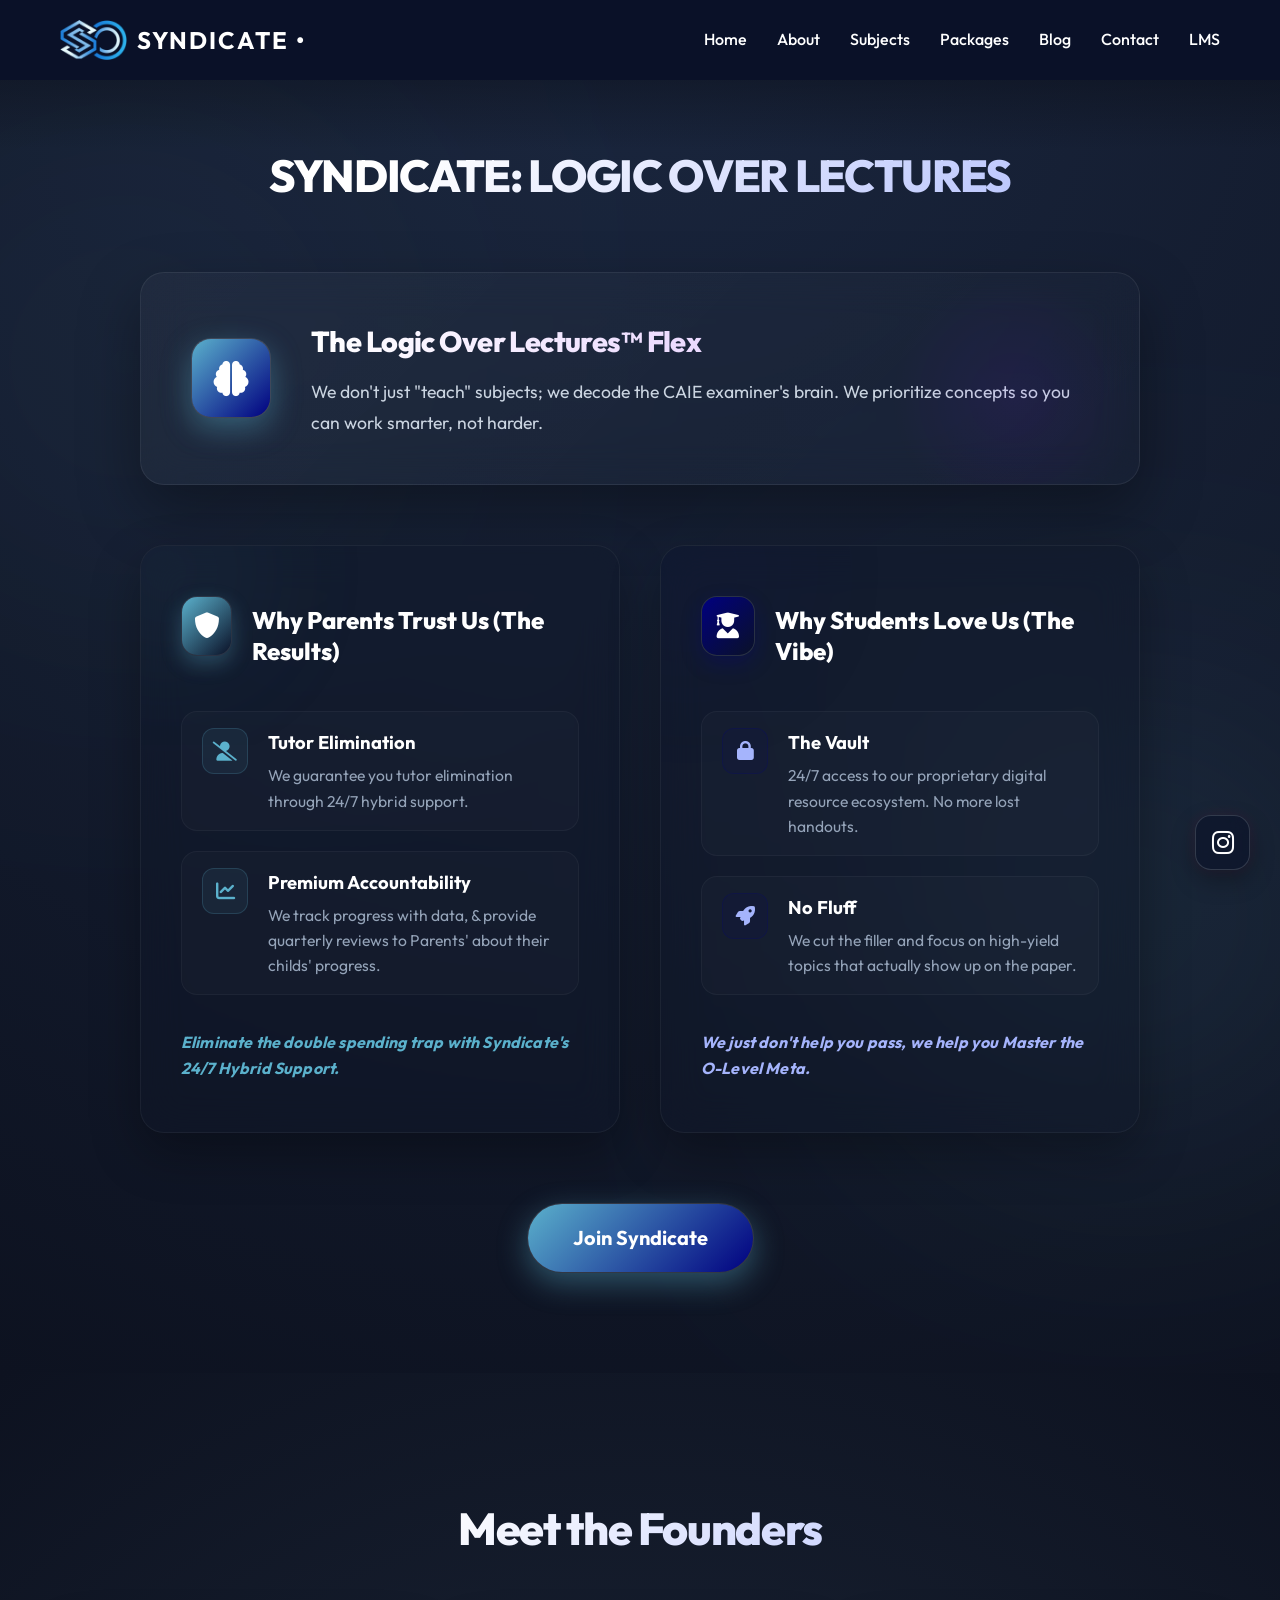
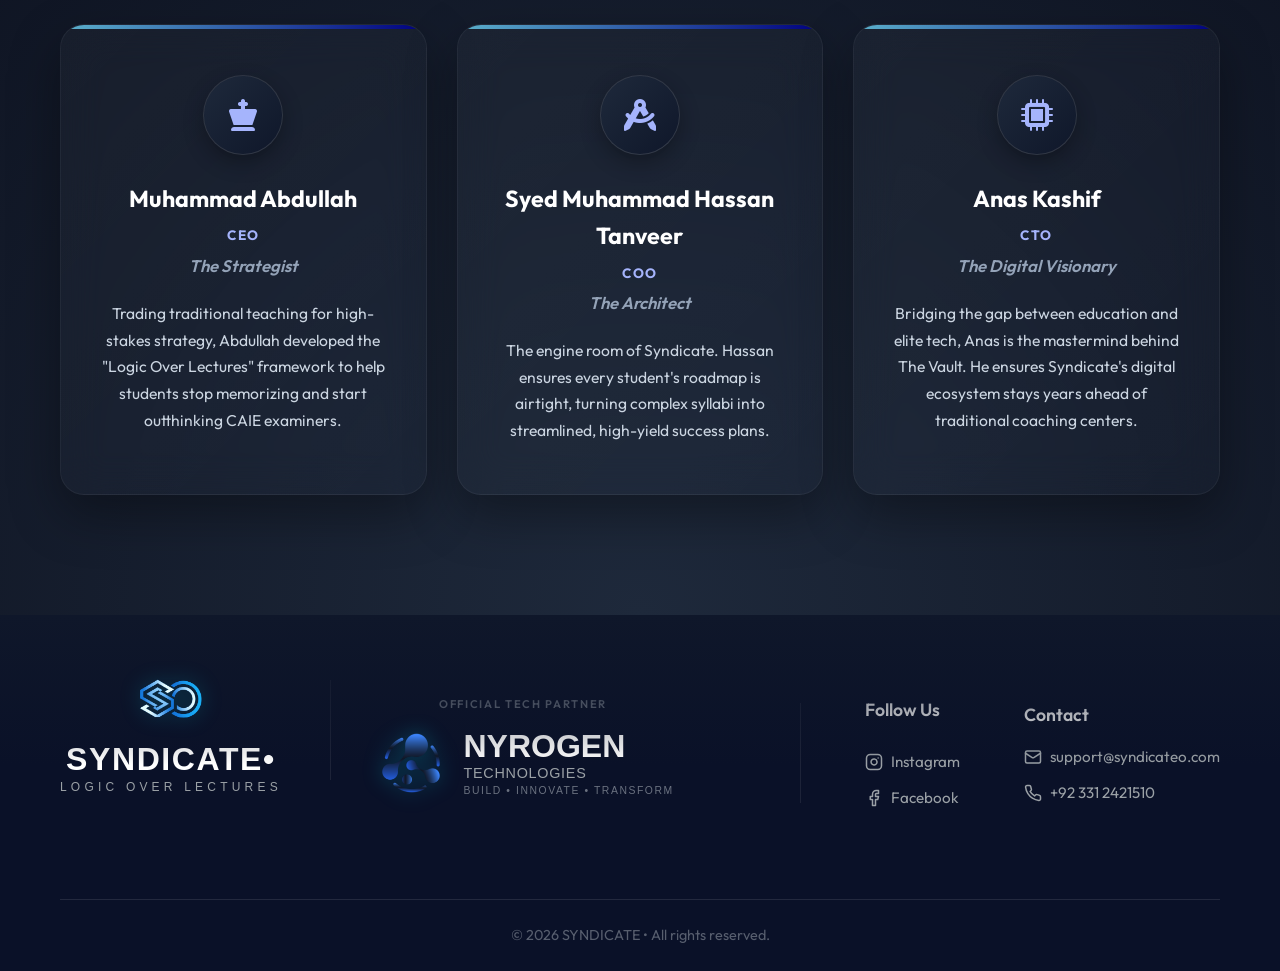
==== commit 51e02f50: "Update about.html" ====
--- a/about.html
+++ b/about.html
@@ -20,7 +20,7 @@
     <meta property="og:title" content="About Syndicate | O-Level Coaching & Tutoring">
     <meta property="og:description"
         content="Learn how Syndicate delivers CAIE O-Level tutoring in Karachi our teaching approach, tutors, and why 'Logic over Lectures' works.">
-    <meta property="og:image" content="https://syndicateo.com/assets/LOGO.png">
+    <meta property="og:image" content="https://syndicateo.com/LOGO.png">
     <meta property="og:site_name" content="Syndicate">
 
     <!-- Twitter -->
@@ -29,7 +29,7 @@
     <meta name="twitter:title" content="About Syndicate | O-Level Coaching & Tutoring">
     <meta name="twitter:description"
         content="Learn how Syndicate delivers CAIE O-Level tutoring in Karachi our teaching approach, tutors, and why 'Logic over Lectures' works.">
-    <meta name="twitter:image" content="https://syndicateo.com/assets/LOGO.png">
+    <meta name="twitter:image" content="https://syndicateo.com/LOGO.png">
 
     <!-- Structured Data (JSON-LD) -->
     <script type="application/ld+json">
@@ -49,7 +49,7 @@
           "name": "Syndicate •",
           "description": "O-Level Coaching & Tutoring",
           "url": "https://syndicateo.com/",
-          "logo": "https://syndicateo.com/assets/LOGO.png",
+          "logo": "https://syndicateo.com/LOGO.png",
           "email": "support@syndicateo.com",
           "sameAs": [
             "https://www.instagram.com/syndicate.khi",
@@ -89,8 +89,8 @@
     <link rel="stylesheet" href="https://cdnjs.cloudflare.com/ajax/libs/font-awesome/6.0.0/css/all.min.css"
         integrity="sha512-9usAa10IRO0HhonpyAIVpjrylPvoDwiPUiKdWk5t3PyolY1cOd4DSE0Ga+ri4AuTroPR5aQvXU9xC6qOPnzFeg=="
         crossorigin="anonymous" referrerpolicy="no-referrer" />
-    <link rel="stylesheet" href="../styles.css?v=2.9">
-    <link rel="shortcut icon" href="../favicon.ico" type="image/x-icon">
+    <link rel="stylesheet" href="styles.css?v=2.9">
+    <link rel="shortcut icon" href="favicon.ico" type="image/x-icon">
 </head>
 
 <body>
@@ -98,7 +98,7 @@
         <div class="navbar-wrapper">
             <nav class="navbar">
                 <div class="logo">
-                    <img src="../assets/logo_without_bg_only_SO.png" alt="Syndicate Logo" class="logo-img">
+                    <img src="../logo_without_bg_only_SO.png" alt="Syndicate Logo" class="logo-img">
                     <span>SYNDICATE •</span>
                 </div>
                 <ul class="nav-links">
@@ -252,7 +252,7 @@
             
             <!-- Syndicate Logo Block -->
             <div class="syndicate-block" style="display: flex; flex-direction: column; gap: 12px; align-items: center; width: fit-content;">
-              <img src="../assets/syndicate-logo.png" alt="Syndicate Logo" style="height: 64px; width: auto; filter: drop-shadow(0 0 10px rgba(0, 229, 255, 0.25));" />
+              <img src="../syndicate-logo.png" alt="Syndicate Logo" style="height: 64px; width: auto; filter: drop-shadow(0 0 10px rgba(0, 229, 255, 0.25));" />
               <div style="display: flex; flex-direction: column; gap: 6px; align-items: center;">
                 <span style="font-family: 'Montserrat', sans-serif; font-weight: 800; font-size: 2rem; color: #ffffff; text-transform: uppercase; line-height: 1; letter-spacing: 0.05em; text-align: center;">
                   SYNDICATE•
@@ -272,7 +272,7 @@
                 Official Tech Partner
               </span>
               <a href="https://www.nyrogentechnologies.com" target="_blank" rel="noopener noreferrer" style="display: flex; align-items: center; gap: 20px; text-decoration: none;">
-                <img src="../assets/nyrogen-logo.png" alt="Nyrogen Logo" style="height: 64px; width: auto; filter: drop-shadow(0 0 10px rgba(0, 229, 255, 0.25));" />
+                <img src="../nyrogen-logo.png" alt="Nyrogen Logo" style="height: 64px; width: auto; filter: drop-shadow(0 0 10px rgba(0, 229, 255, 0.25));" />
                 <div style="display: flex; flex-direction: column; gap: 4px;">
                   <span style="font-family: 'Montserrat', sans-serif; font-weight: 800; font-size: 2rem; color: #ffffff; text-transform: uppercase; line-height: 1;">
                     NYROGEN
@@ -338,4 +338,4 @@
     <script src="../script.js?v=2.1"></script>
 </body>
 
-</html>+</html>
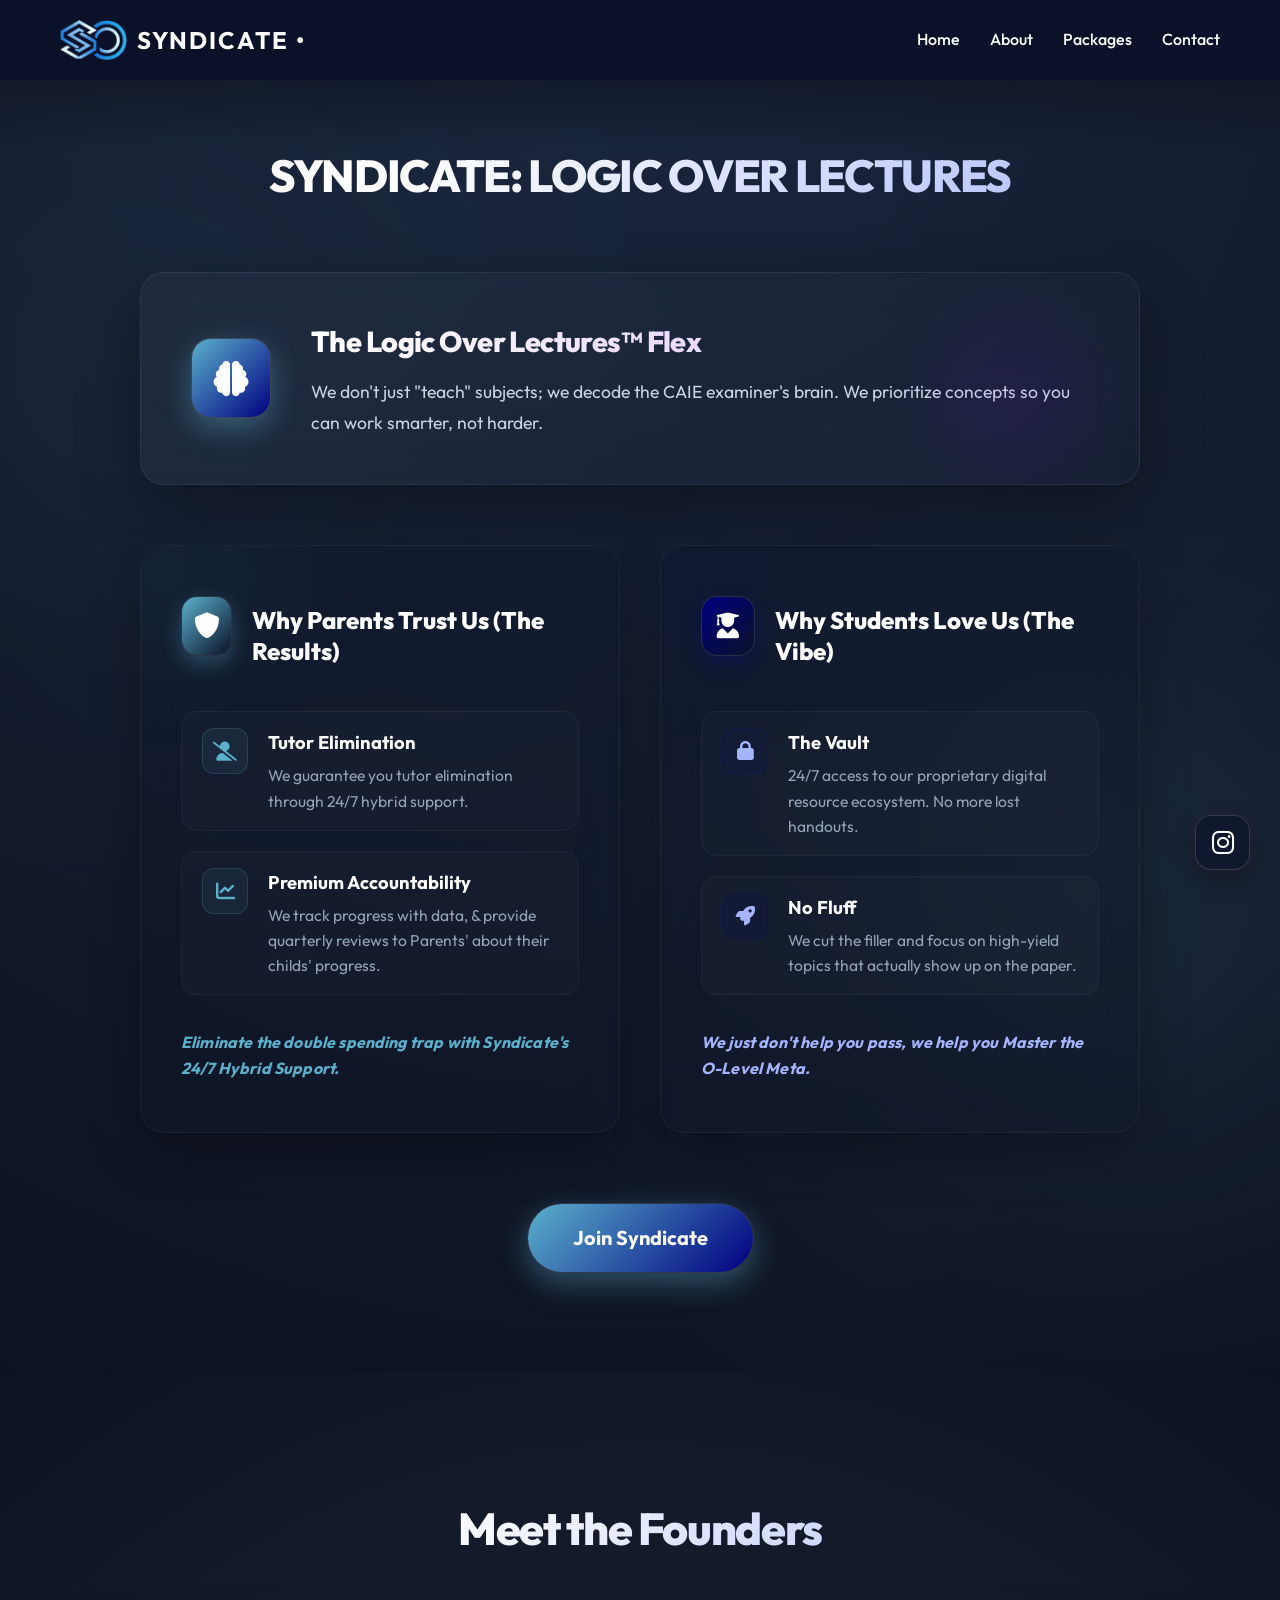
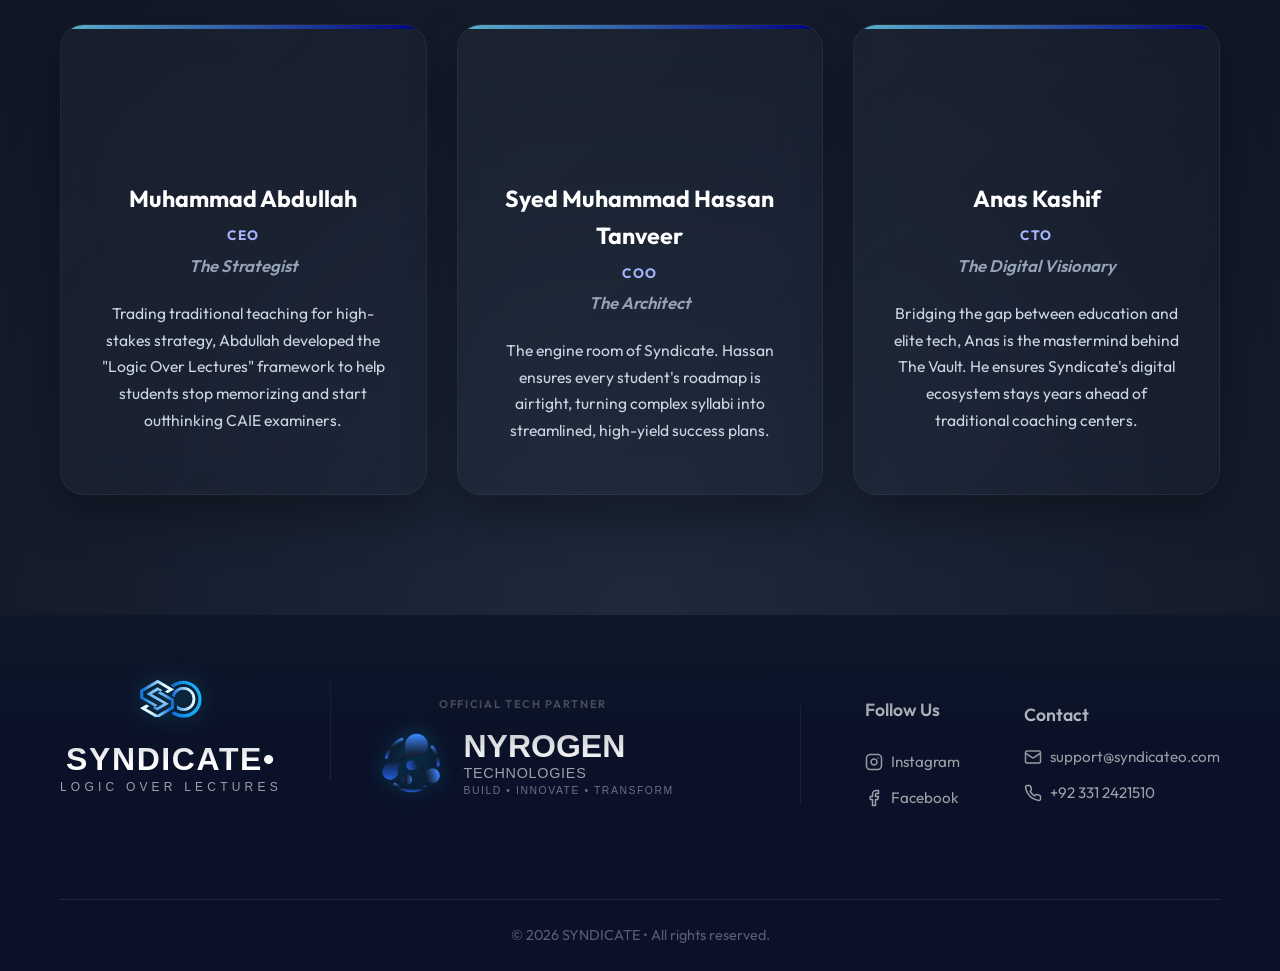
==== commit b65f0ac1: "Update about.html" ====
--- a/about.html
+++ b/about.html
@@ -104,11 +104,8 @@
                 <ul class="nav-links">
                     <li><a href="../index.html">Home</a></li>
                     <li><a href="./about.html">About</a></li>
-                    <li><a href="../index.html#core-subjects">Subjects</a></li>
                     <li><a href="./packages.html">Packages</a></li>
-                    <li><a href="../blog/">Blog</a></li>
                     <li><a href="./contact.html">Contact</a></li>
-                    <li><a href="https://lms.syndicateo.com">LMS</a></li>
                 </ul>
                 <div class="hamburger">
                     <span></span>
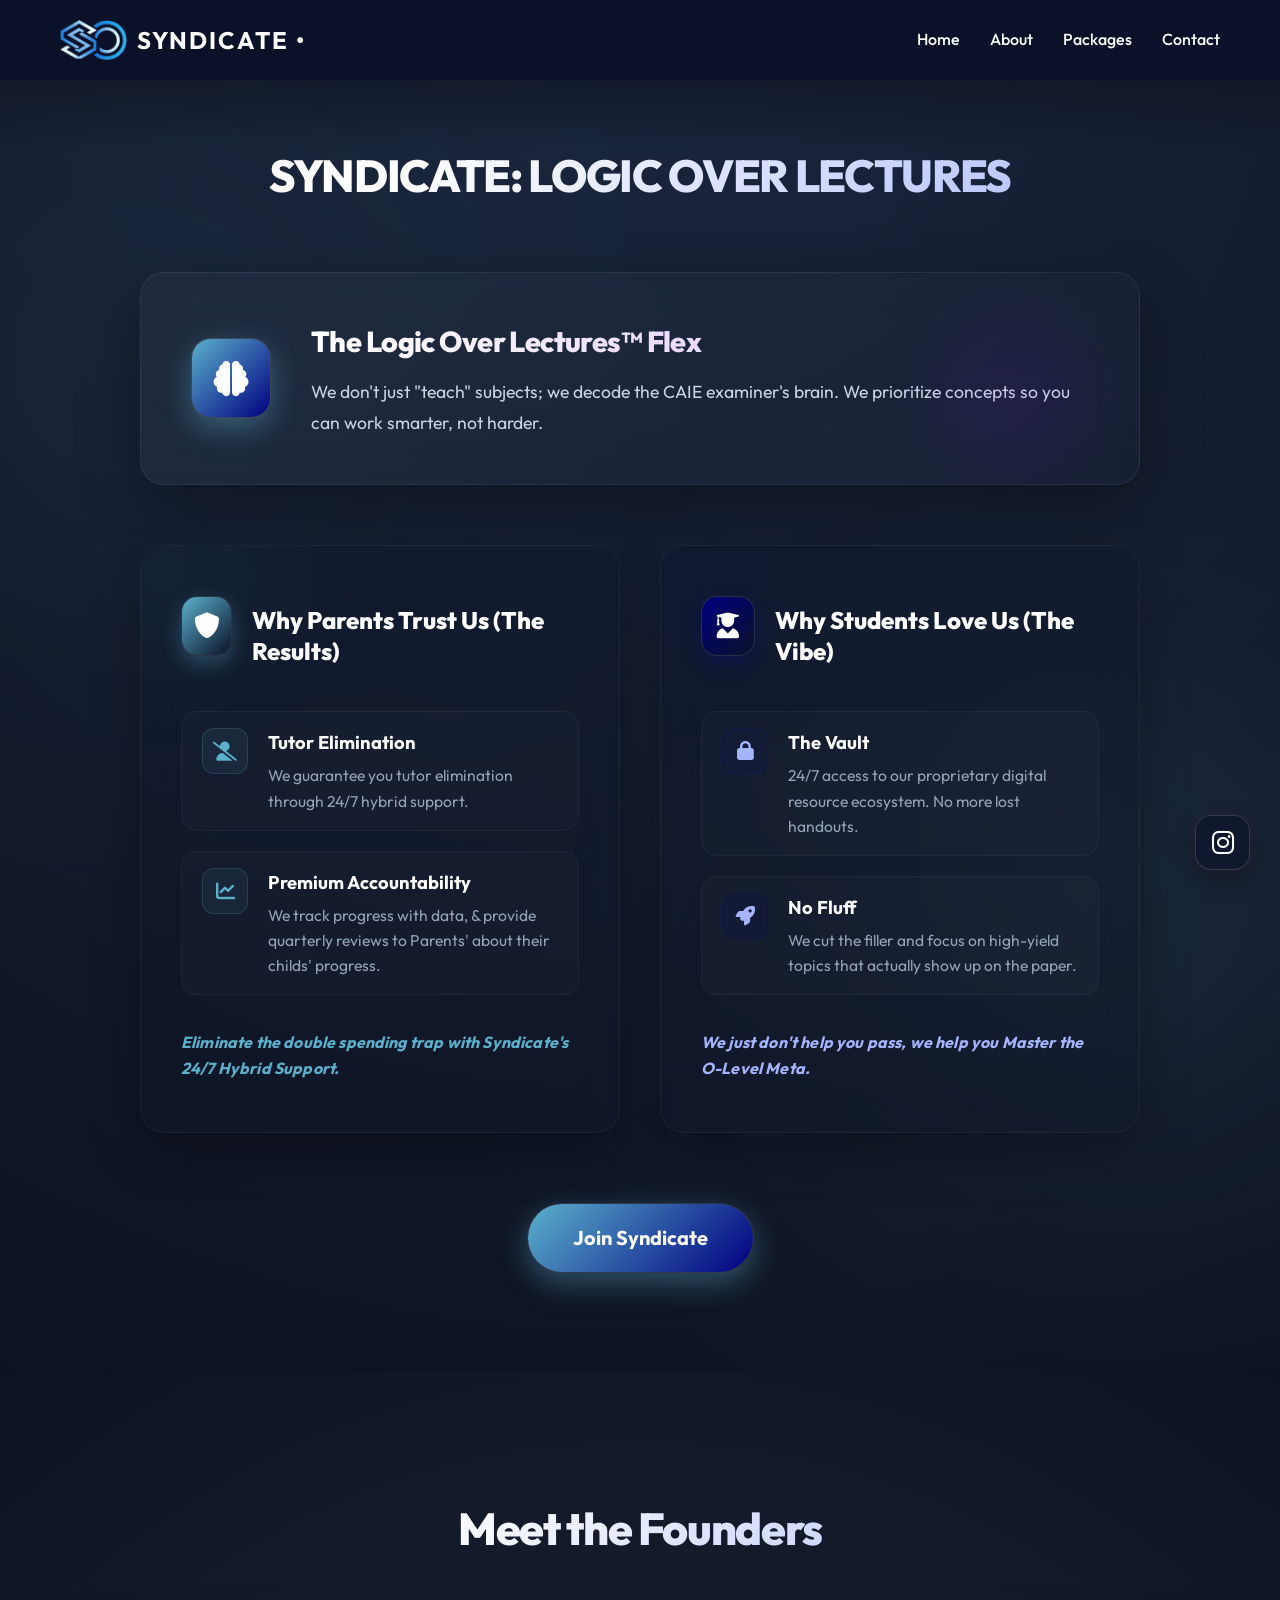
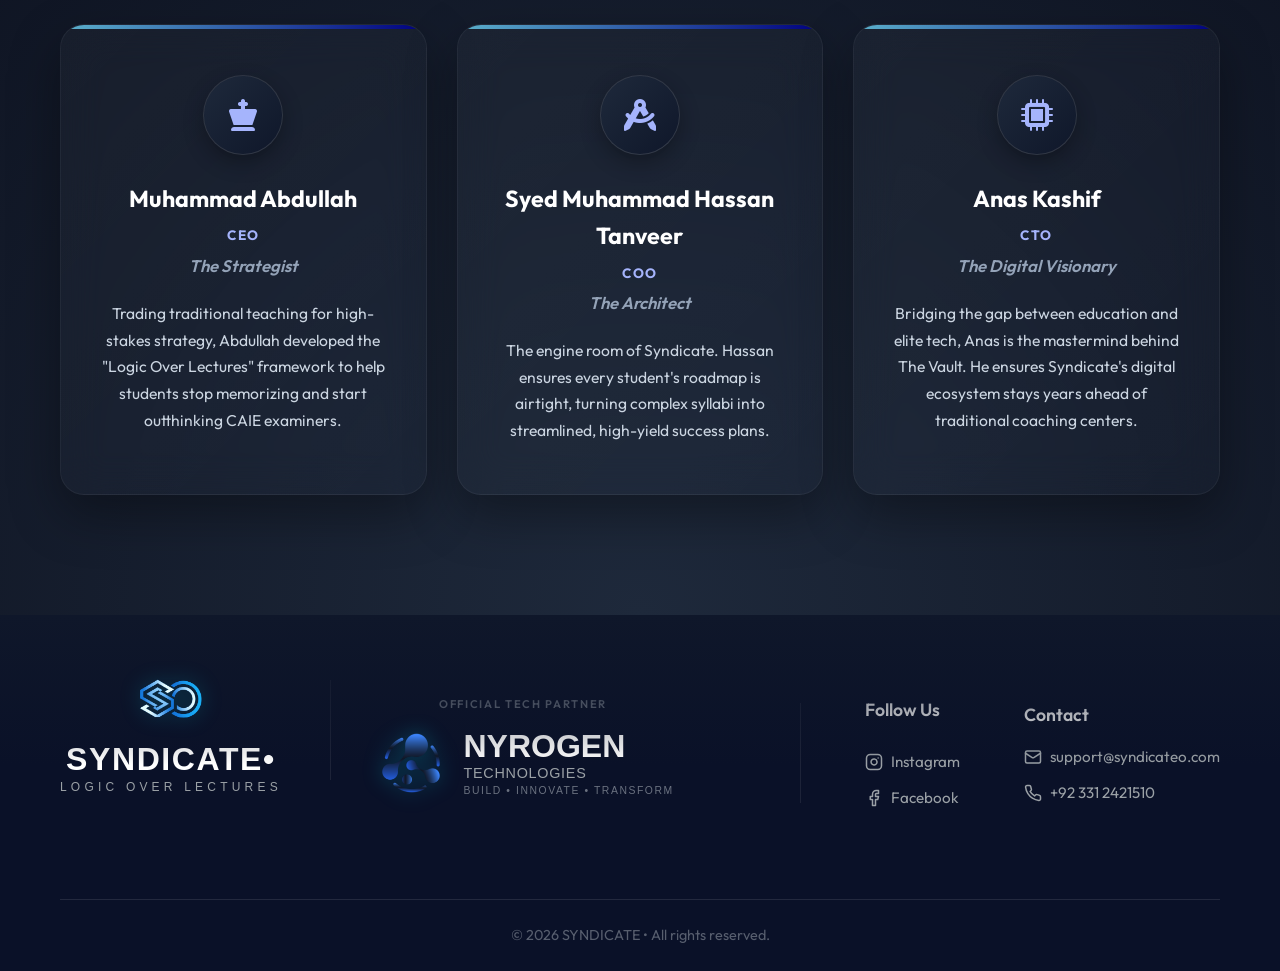
==== commit e7b5622c: "Update about.html" ====
--- a/about.html
+++ b/about.html
@@ -98,14 +98,14 @@
         <div class="navbar-wrapper">
             <nav class="navbar">
                 <div class="logo">
-                    <img src="../logo_without_bg_only_SO.png" alt="Syndicate Logo" class="logo-img">
+                    <img src="logo_without_bg_only_SO.png" alt="Syndicate Logo" class="logo-img">
                     <span>SYNDICATE •</span>
                 </div>
                 <ul class="nav-links">
-                    <li><a href="../index.html">Home</a></li>
-                    <li><a href="./about.html">About</a></li>
-                    <li><a href="./packages.html">Packages</a></li>
-                    <li><a href="./contact.html">Contact</a></li>
+                    <li><a href="index.html">Home</a></li>
+                    <li><a href="about.html">About</a></li>
+                    <li><a href="packages.html">Packages</a></li>
+                    <li><a href="contact.html">Contact</a></li>
                 </ul>
                 <div class="hamburger">
                     <span></span>
@@ -201,7 +201,7 @@
 
                 <!-- Call to action block -->
                 <div class="about-cta-container">
-                    <a href="./packages.html" class="cta-pulse-button">Join Syndicate</a>
+                    <a href="packages.html" class="cta-pulse-button">Join Syndicate</a>
                 </div>
             </div>
         </div>
@@ -249,7 +249,7 @@
             
             <!-- Syndicate Logo Block -->
             <div class="syndicate-block" style="display: flex; flex-direction: column; gap: 12px; align-items: center; width: fit-content;">
-              <img src="../syndicate-logo.png" alt="Syndicate Logo" style="height: 64px; width: auto; filter: drop-shadow(0 0 10px rgba(0, 229, 255, 0.25));" />
+              <img src="syndicate-logo.png" alt="Syndicate Logo" style="height: 64px; width: auto; filter: drop-shadow(0 0 10px rgba(0, 229, 255, 0.25));" />
               <div style="display: flex; flex-direction: column; gap: 6px; align-items: center;">
                 <span style="font-family: 'Montserrat', sans-serif; font-weight: 800; font-size: 2rem; color: #ffffff; text-transform: uppercase; line-height: 1; letter-spacing: 0.05em; text-align: center;">
                   SYNDICATE•
@@ -269,7 +269,7 @@
                 Official Tech Partner
               </span>
               <a href="https://www.nyrogentechnologies.com" target="_blank" rel="noopener noreferrer" style="display: flex; align-items: center; gap: 20px; text-decoration: none;">
-                <img src="../nyrogen-logo.png" alt="Nyrogen Logo" style="height: 64px; width: auto; filter: drop-shadow(0 0 10px rgba(0, 229, 255, 0.25));" />
+                <img src="nyrogen-logo.png" alt="Nyrogen Logo" style="height: 64px; width: auto; filter: drop-shadow(0 0 10px rgba(0, 229, 255, 0.25));" />
                 <div style="display: flex; flex-direction: column; gap: 4px;">
                   <span style="font-family: 'Montserrat', sans-serif; font-weight: 800; font-size: 2rem; color: #ffffff; text-transform: uppercase; line-height: 1;">
                     NYROGEN
